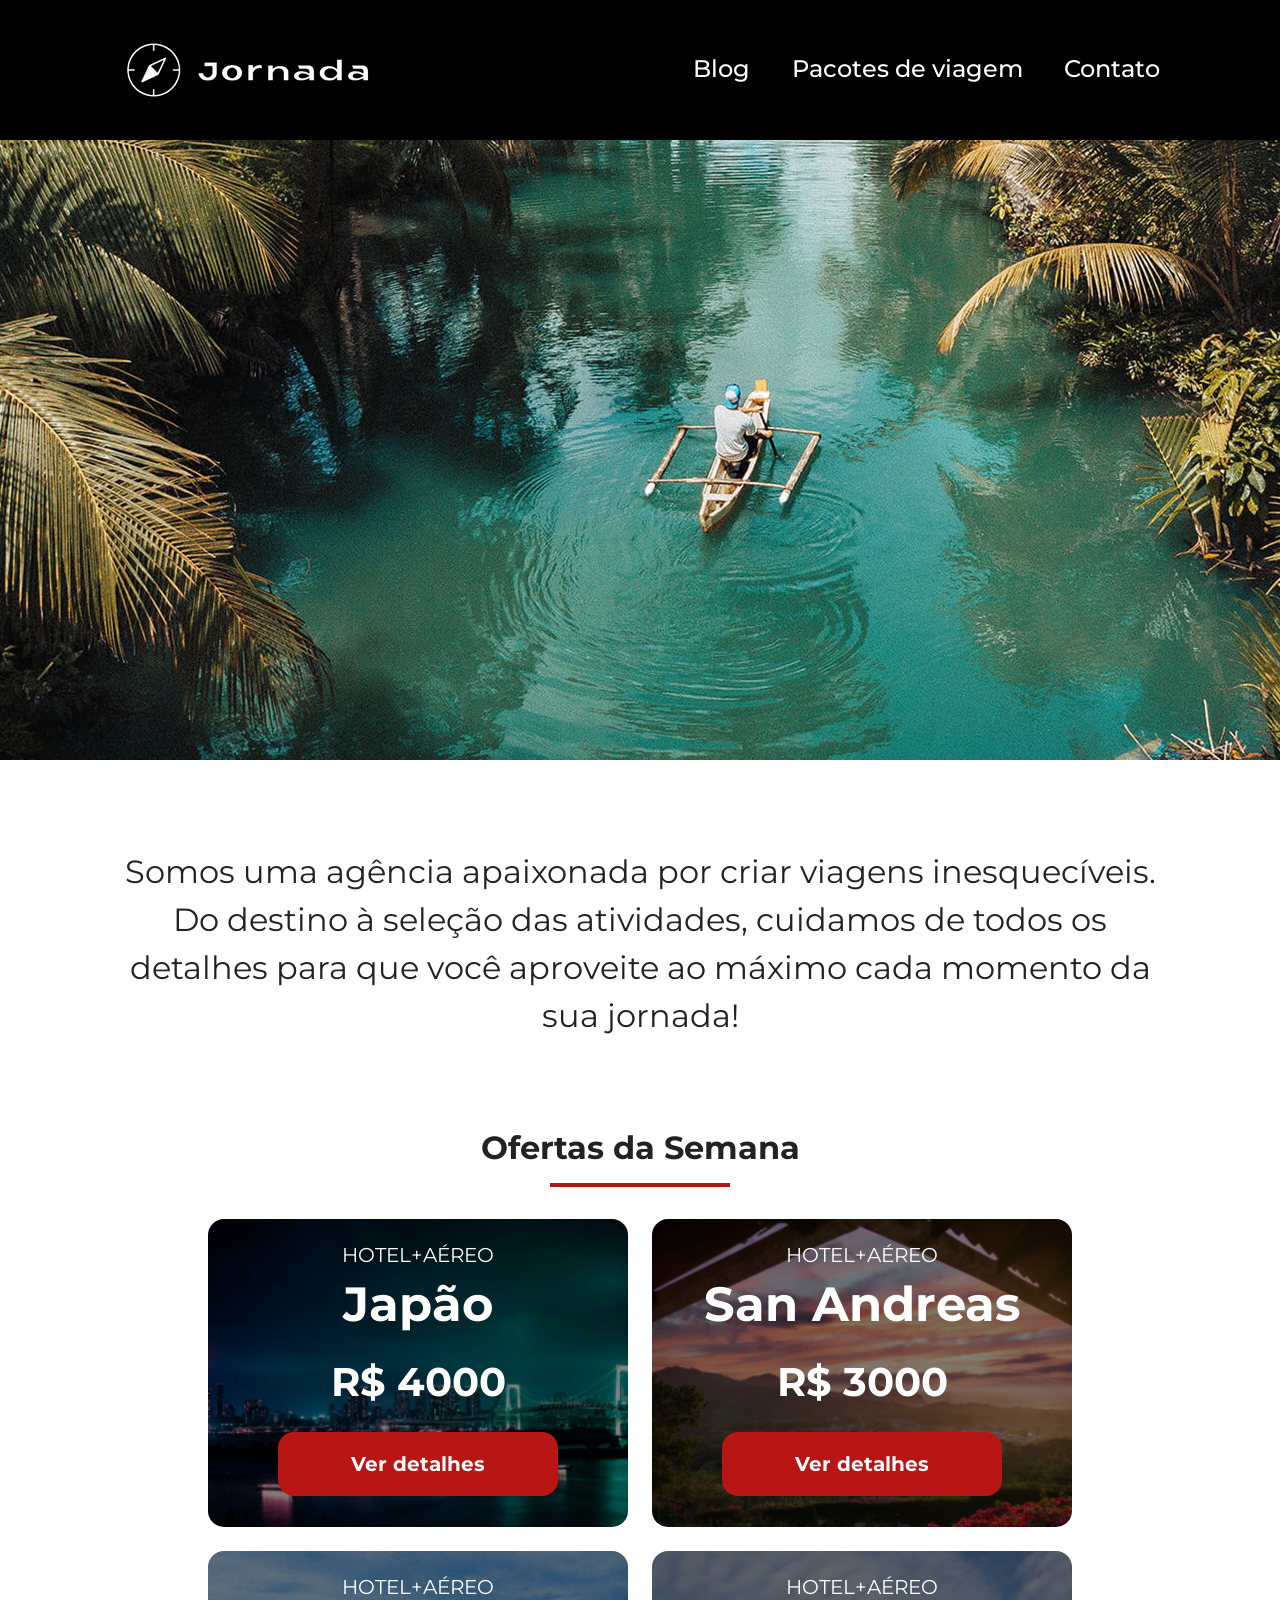
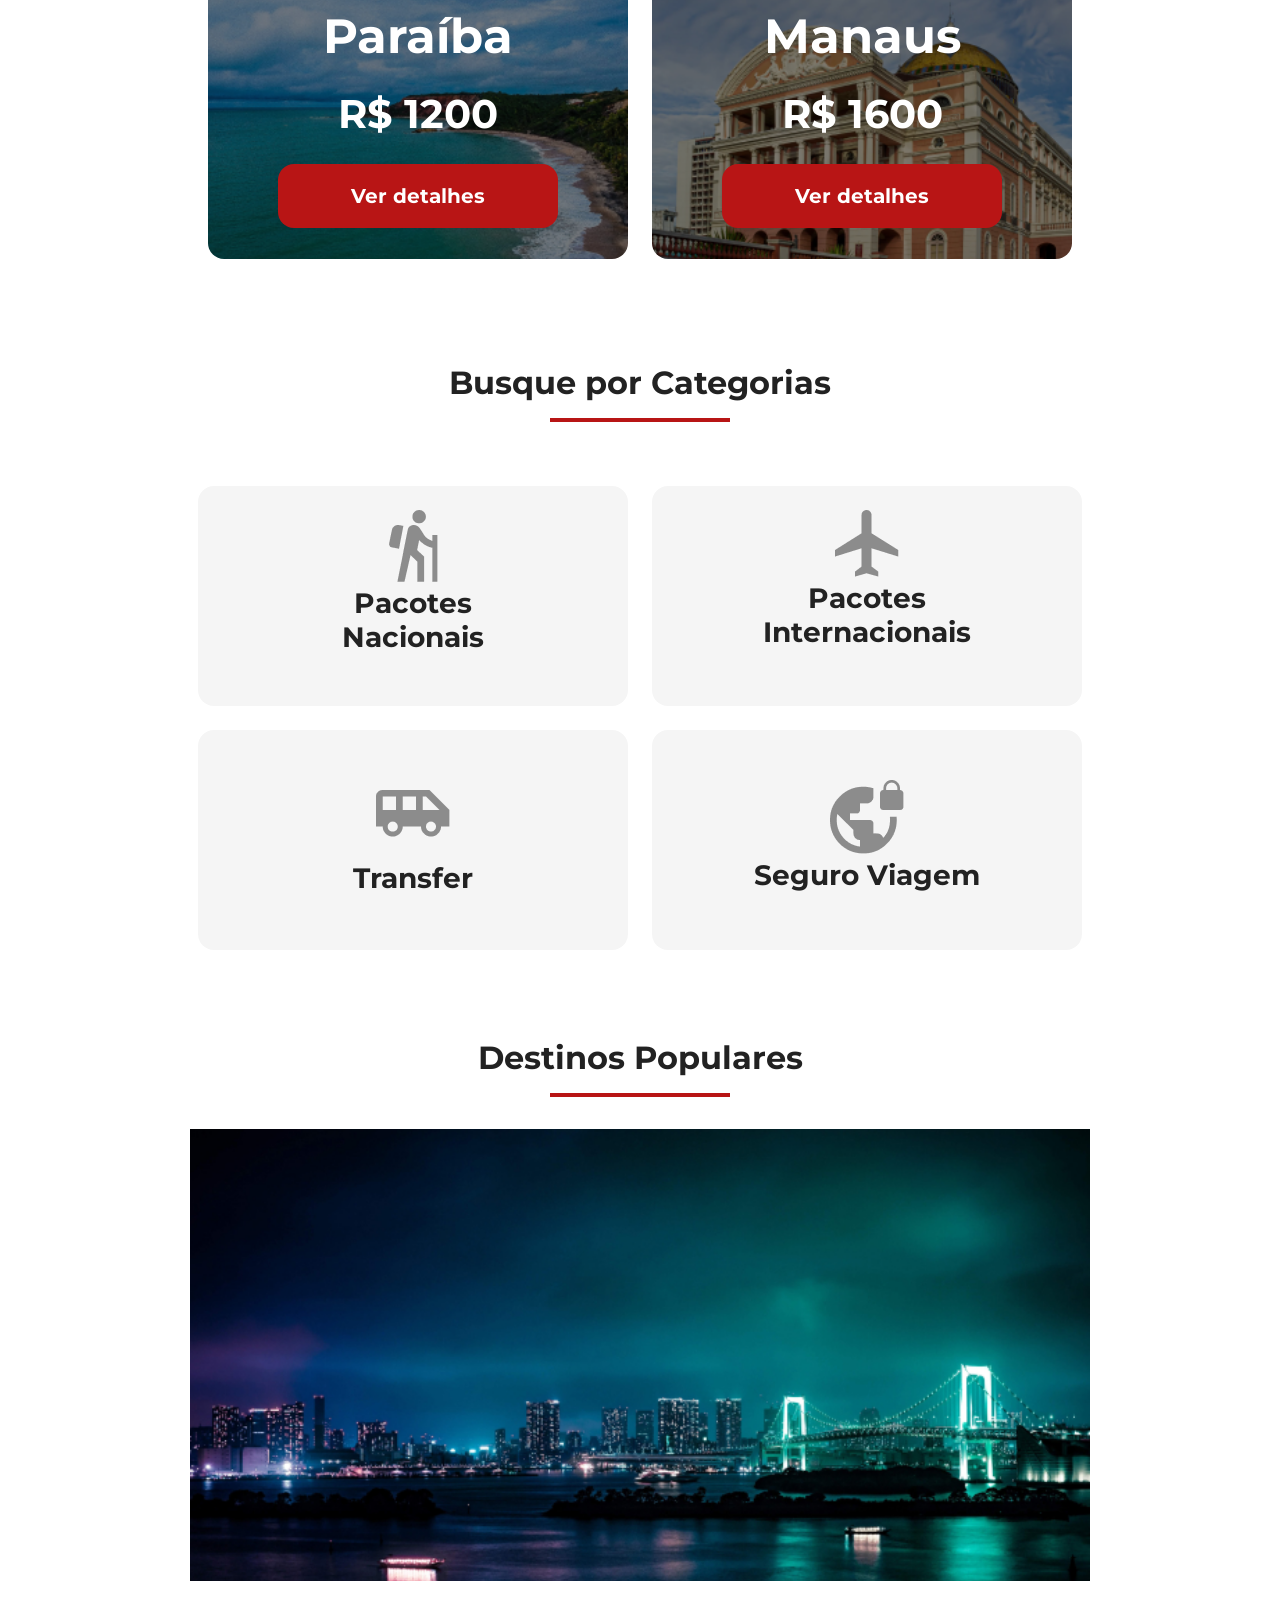
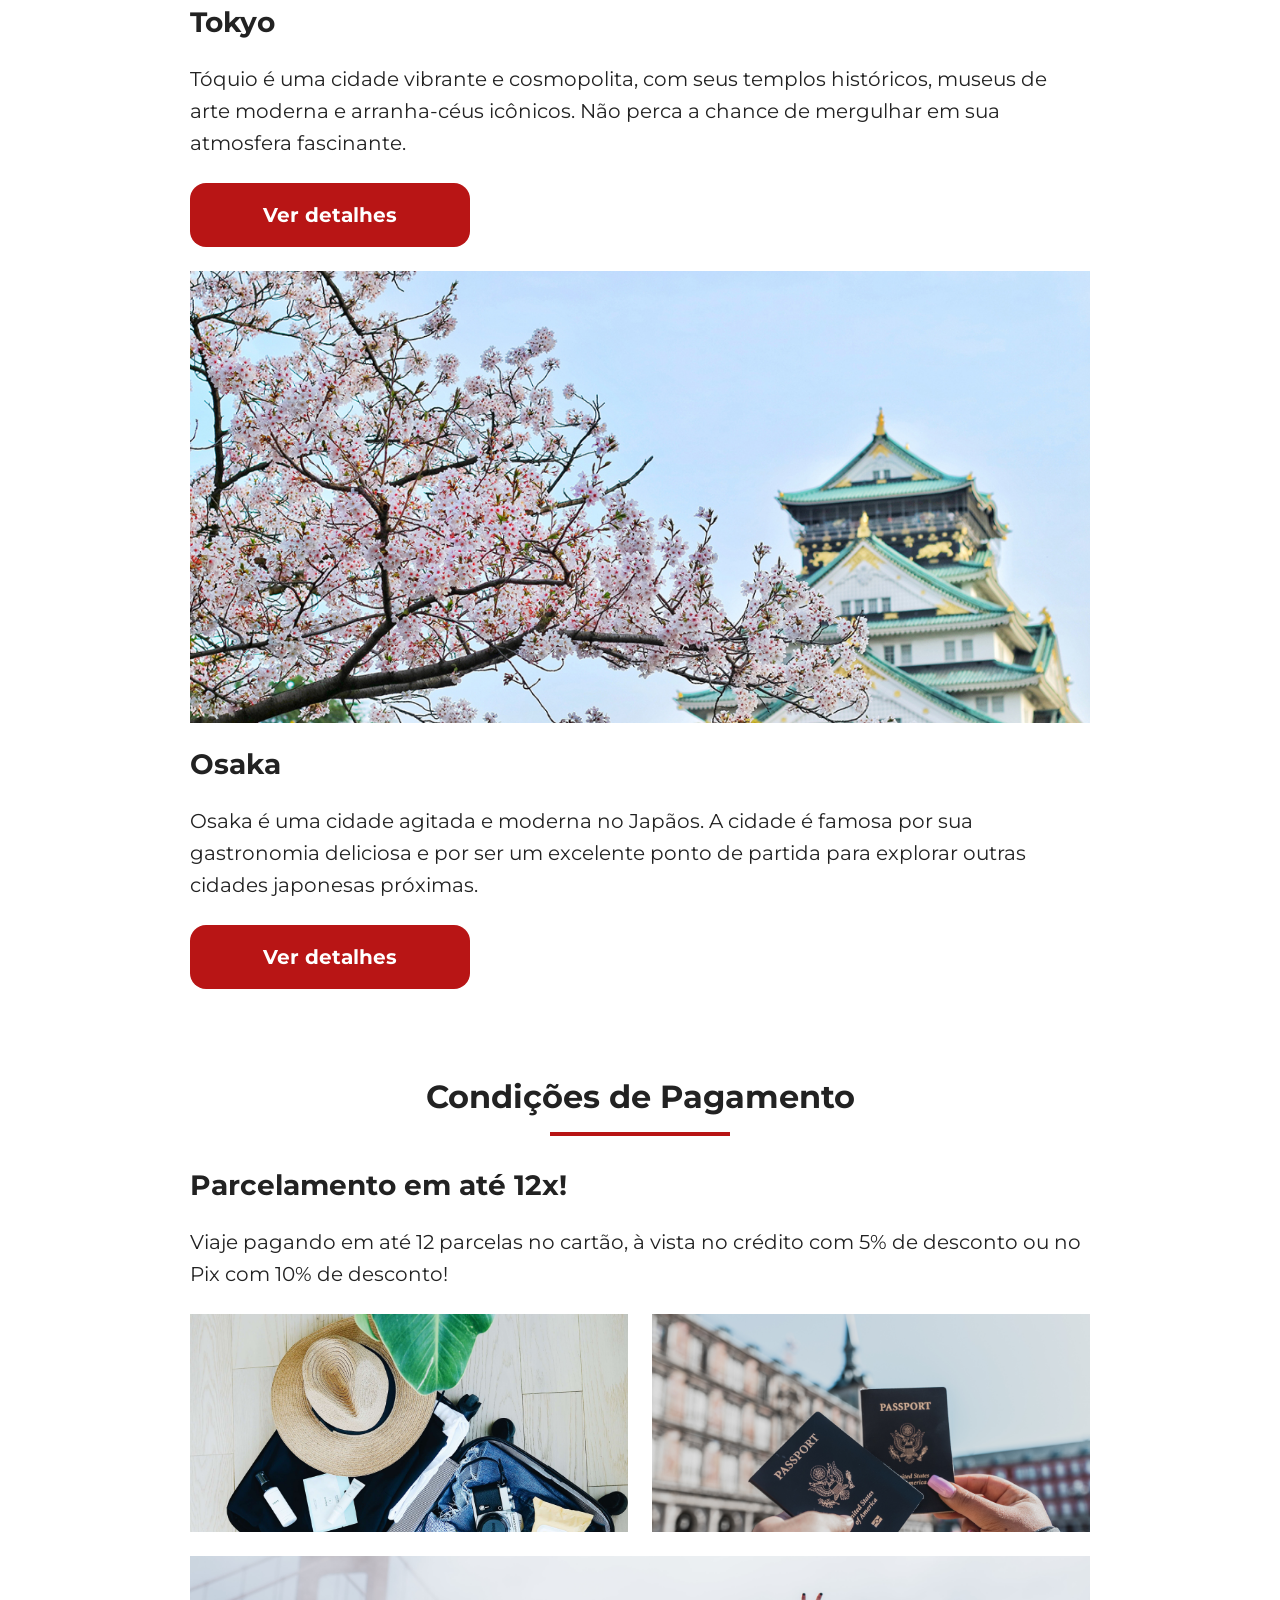
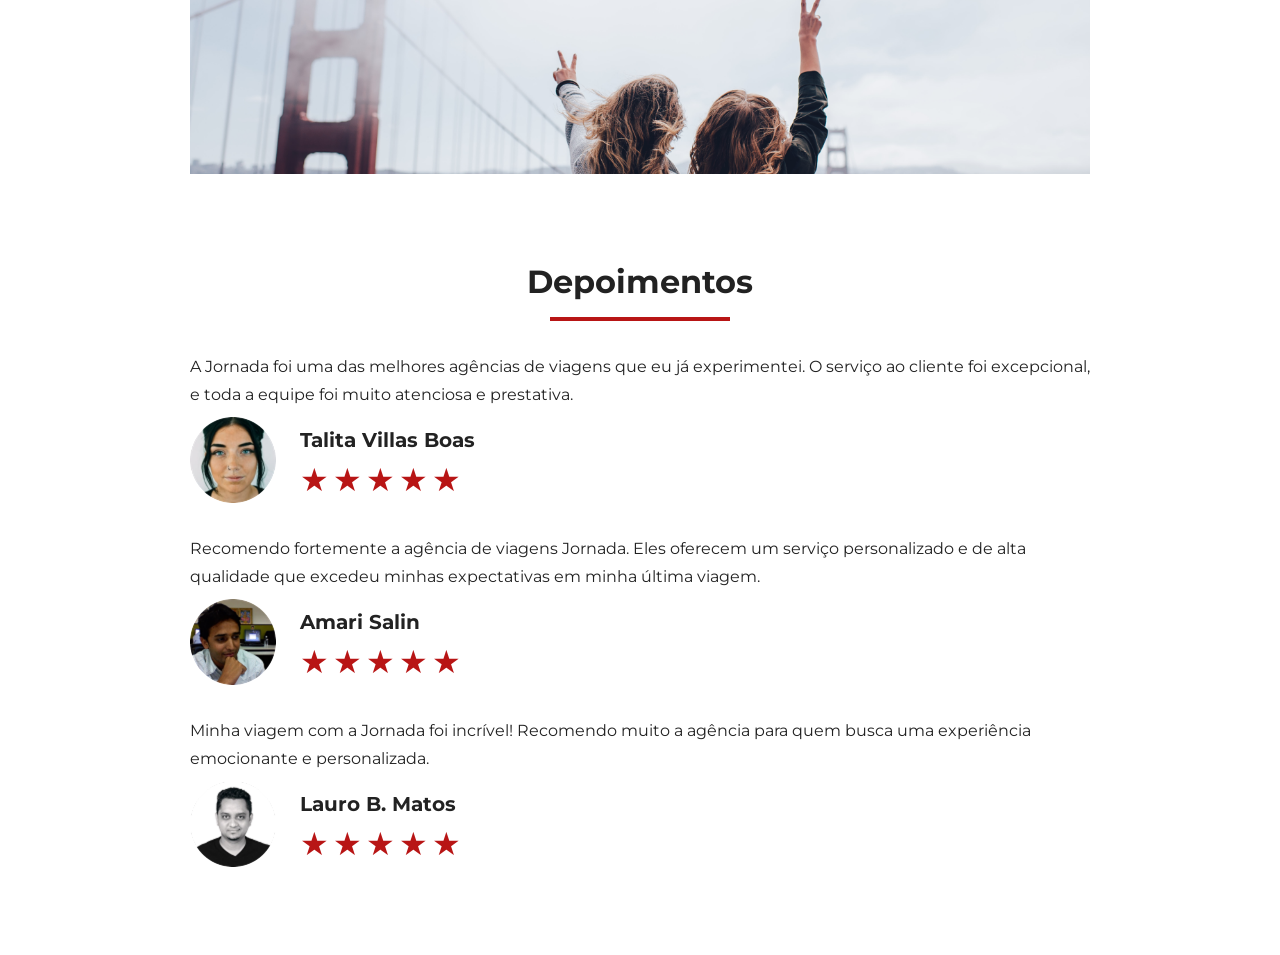
==== index.html @ b8fb5d3b "Adiciona estilos de mobile" ====
<!doctype html>
<html lang="pt-br">
  <head>
    <meta charset="UTF-8" />
    <meta name="viewport" content="width=device-width, initial-scale=1.0" />
    <link rel="stylesheet" href="./css/style.css" />
    <title>Jornada Viagens</title>
  </head>
  <body>
    <header class="main-header">
      <a class="logo" href="index.html" title="Voltar para a página inicial">
        <img
         class="img-mobile" 
         src="img/bussola-jornada-branca.png" 
         alt="Bussola do logo Jornada Viagens na cor branca">

        <img 
        class="img-desktop" 
        src="img/bussola-texto-jornada-branco.png" 
        alt="Logo Jornada Viagens na cor branca">

      </a>
      <div class="navigation-menu">   
        <label for="menu"> <img src="img/menu.png" alt="menu"></label>
        <input type="checkbox" id="menu" hidden>
      <nav>
        <ul class="list-links">
          <li>
            <a href="blog.html" target="_blank" title="Acessar Blog">Blog</a>
          </li>
          <li>
            <a href="pacotes.html" target="_blank" title="Acessar Pacotes de viagem">Pacotes de viagem</a>
          </li>
          <li>
            <a href="contato.html" target="_blank" title="Acessar Contato">Contato</a>
          </li>
        </ul>
      </nav>
      </div>
    
    </header>
    <section class="hero">
      <div class="hero-img"></div>
      <h2>
        Somos uma agência apaixonada por criar viagens inesquecíveis. Do destino à seleção das atividades, cuidamos de todos os detalhes para que você aproveite ao máximo cada momento da sua jornada!
      </h2>
    </section>
    <section class="offers">
      <div class="section-title">
        <h2>Ofertas da Semana</h2>
        <hr>
      </div>
      <div class="offers-cards">
        <article class="card japao">
          <header>
            <p>HOTEL+AÉREO</p>
            <h3>Japão <br> <span>R$ 4000</span>
            </h3>
          </header>
          <footer>
            <a href="#" class="button">Ver detalhes</a>
          </footer>
        </article>
         <article class="card san-andreas">
          <header>
            <p>HOTEL+AÉREO</p>
            <h3>San Andreas <br> <span>R$ 3000</span>
            </h3>
          </header>
          <footer>
            <a href="#" class="button">Ver detalhes</a>
          </footer>
        </article>
         <article class="card paraiba">
          <header>
            <p>HOTEL+AÉREO</p>
            <h3>Paraíba <br> <span>R$ 1200</span>
            </h3>
          </header>
          <footer>
            <a href="#" class="button">Ver detalhes</a>
          </footer>
        </article>
         <article class="card manaus">
          <header>
            <p>HOTEL+AÉREO</p>
            <h3>Manaus <br> <span>R$ 1600</span>
            </h3>
          </header>
          <footer>
            <a href="#" class="button">Ver detalhes</a>
          </footer>
        </article>
      </div>
    </section>
     <section class="categories">
      <div class="section-title">
        <h2>Busque por Categorias</h2>
        <hr>
      </div>
         <div class="categories-cards">
        <a class="card"
        href="#"
        target="_blank"
        title="Busque pela categoria Pacotes Nacionais">
        <img src="img/icone-caminhada.png"
        alt="ícone cinza representando uma pessoa fazendo tracking">
        <h3 class="content-title">
          Pacotes <br>
          Nacionais
        </h3>
      </a>
      <a class="card"
        href="#"
        target="_blank"
        title="Busque pela categoria Pacotes Irtenacionais">
        <img src="img/icone-aviao.png"
        alt="ícone cinza representando um avião">
        <h3 class="content-title">
          Pacotes <br>
          Internacionais
        </h3>
      </a>
      <a class="card single-line transfer"
        href="#"
        target="_blank"
        title="Busque pela categoria Transfer">
        <img src="img/icone-transfer.png"
        alt="ícone cinza representando um transfer">
        <h3 class="content-title">
          Transfer
        </h3>
      </a>
      <a class="card single-line"
        href="#"
        target="_blank"
        title="Busque pela categoria Seguro Viagem">
        <img src="img/icone-mundo.png"
        alt="ícone cinza representando um mundo">
        <h3 class="content-title">
          Seguro
          Viagem
        </h3>
      </a>
      </div>
      </div>
    </section> 
    <section class="destinations">
      <div class="section-title">
        <h2>Destinos Populares</h2>
        <hr/>
      </div>
      <div class="destination-items">
        <article class="item tokyo">
          <header>
            <div class="img-item"></div>
            <h3 class="content-title">Tokyo</h3>
          </header>
          <p class="content-text">
            Tóquio é uma cidade vibrante e cosmopolita, com seus templos
            históricos, museus de arte moderna e arranha-céus icônicos. Não
            perca a chance de mergulhar em sua atmosfera fascinante.
          </p>
          <footer>
            <a
              href="#"
              class="button"
              target="_blank"
              title="Veja mais detalhes do destino Tokyo"
              >Ver detalhes
            </a>
          </footer>
        </article>
        <article class="item osaka">
          <header>
            <div class="img-item"></div>
            <h3 class="content-title">Osaka</h3>
          </header>
          <p class="content-text">
            Osaka é uma cidade agitada e moderna no Japãos. A cidade é famosa
            por sua gastronomia deliciosa e por ser um excelente ponto de
            partida para explorar outras cidades japonesas próximas.
          </p>
          <footer>
            <a
              href="#"
              class="button"
              target="_blank"
              title="Veja mais detalhes do destino Osaka"
              >Ver detalhes
            </a>
          </footer>
        </article>
      </div>
    </section>
    <section class="payments">
      <div class="section-title">
        <h2>Condições de Pagamento</h2>
        <hr>
      </div>
      <div class="content-container">
         <div class="text-content">
        <h3 class="content-title">Parcelamento em até 12x!</h3>
        <p class="content-text">Viaje pagando em até 12 parcelas no cartão, à vista no crédito com 5% de desconto ou no Pix com 10% de desconto! </p>
      </div>
      <div class="image-gallery">
        <div class="image first"></div>
        <div class="image second"></div>
        <div class="image thirdy colspan-2"></div>
      </div>
      </div>
     
    </section>
    <section class="testimonials">
      <div class="section-title">
        <h2>Depoimentos</h2>
        <hr/>
      </div>
      <div class="testimonials-container">
        <article>
          <header>
            <p>A Jornada foi uma das melhores agências de viagens que eu já experimentei. O serviço ao cliente foi excepcional, e toda a equipe foi muito atenciosa e prestativa.</p>
          </header>
          <footer>
            <img src="img/avatar-talita.png" alt="Imagem de perfil da cliente Talita Villas Boas">
            <div class="profile-content">
              <h4>Talita Villas Boas</h4>
              <div class="rating">
                <span class="star">★</span>
                <span class="star">★</span>
                <span class="star">★</span>
                <span class="star">★</span>
                <span class="star">★</span>
              </div>
            </div>
          </footer>
        </article>
        <article>
          <header>
            <p>Recomendo fortemente a agência de viagens Jornada. Eles oferecem um serviço personalizado e de alta qualidade que excedeu minhas expectativas em minha última viagem.</p>
          </header>
          <footer>
            <img src="img/avatar-amari.png" alt="Imagem de perfil da cliente Amari Salin">
            <div class="profile-content">
              <h4>Amari Salin</h4>
              <div class="rating">
                <span class="star">★</span>
                <span class="star">★</span>
                <span class="star">★</span>
                <span class="star">★</span>
                <span class="star">★</span>
              </div>
            </div>
          </footer>
        </article>
        <article>
          <header>
            <p>Minha viagem com a Jornada foi incrível! Recomendo muito a agência para quem busca uma experiência emocionante e personalizada.</p>
          </header>
          <footer>
            <img src="img/avatar-lauro.png" alt="Imagem de perfil da cliente Lauro B. Matos">
            <div class="profile-content">
              <h4>Lauro B. Matos</h4>
              <div class="rating">
                <span class="star">★</span>
                <span class="star">★</span>
                <span class="star">★</span>
                <span class="star">★</span>
                <span class="star">★</span>
              </div>
            </div>
          </footer>
        </article>
      </div>
    </section>
  </body>
</html>
---- css/style.css ----
@import url(global.css);
@import url(header.css);
@import url(hero.css);
@import url(offers.css);
@import url(categories.css);
@import url(destinations.css);
@import url(payments.css);
@import url(testimonial.css);
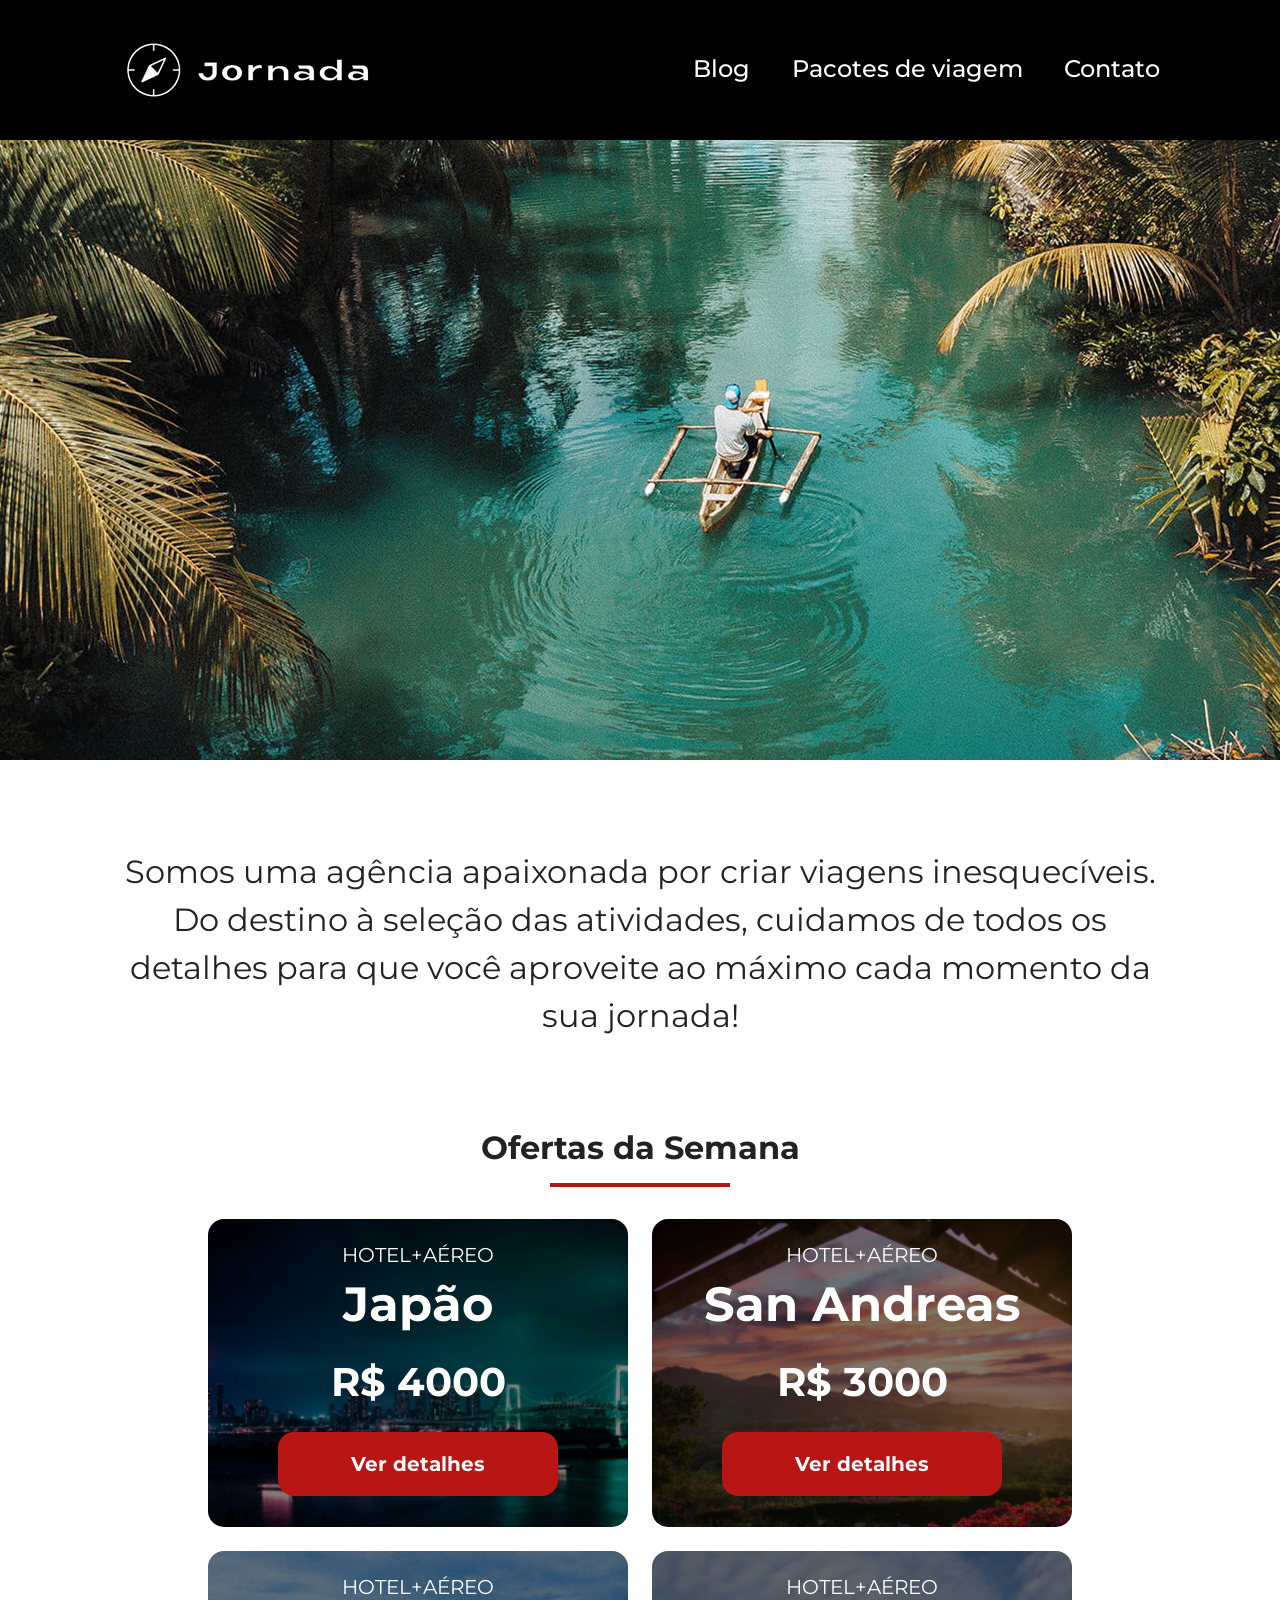
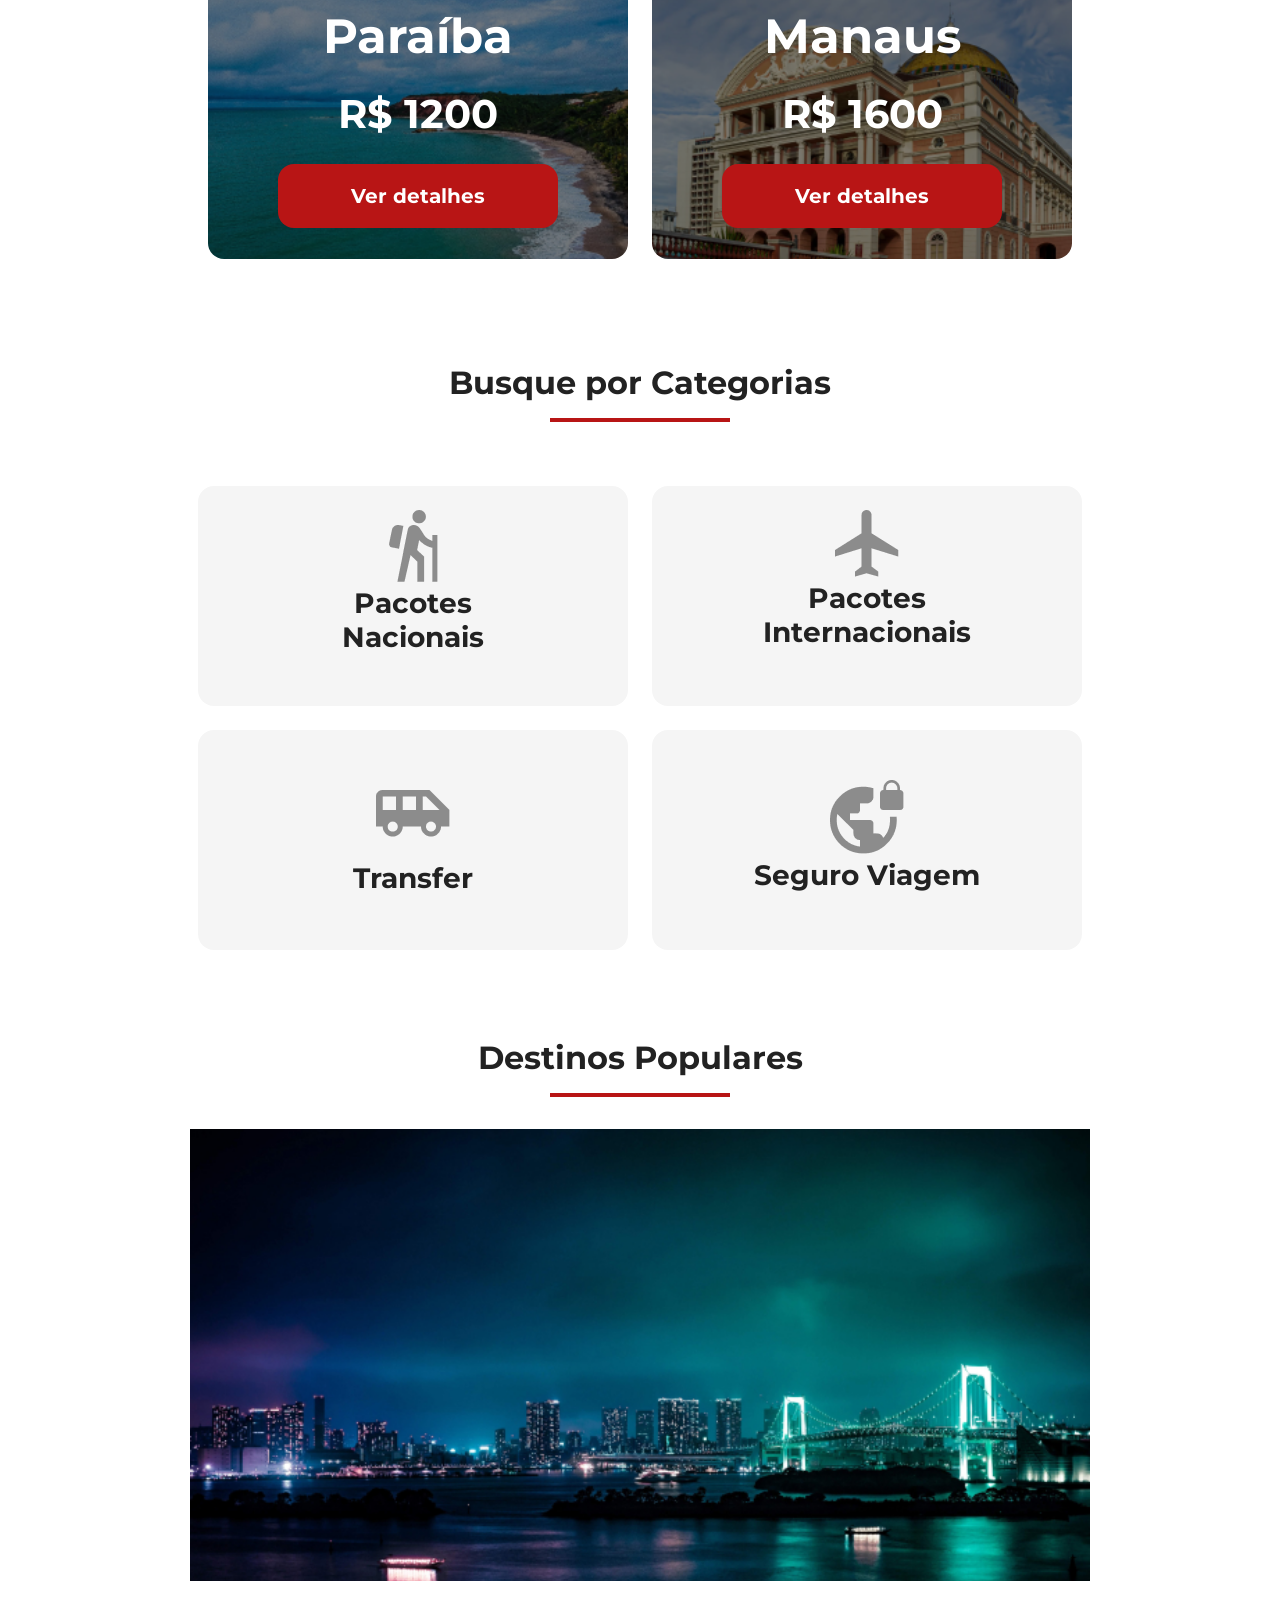
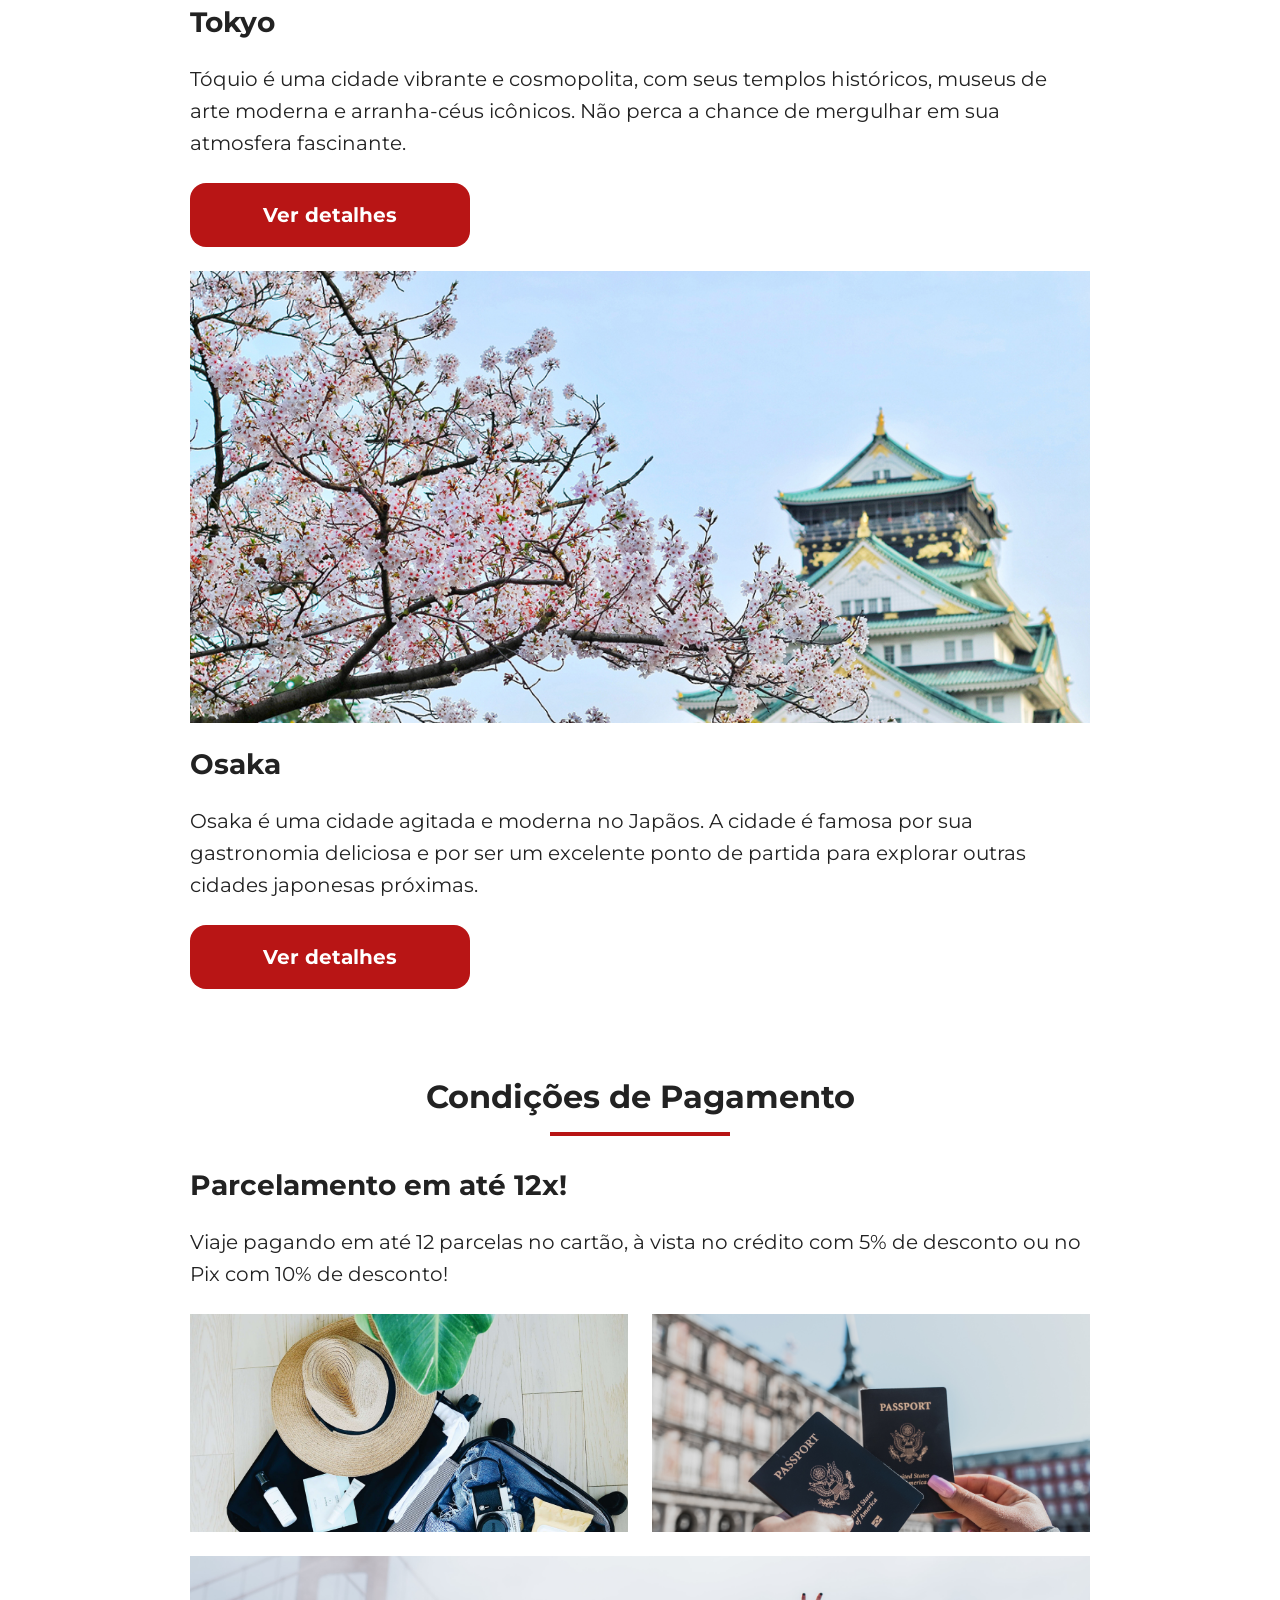
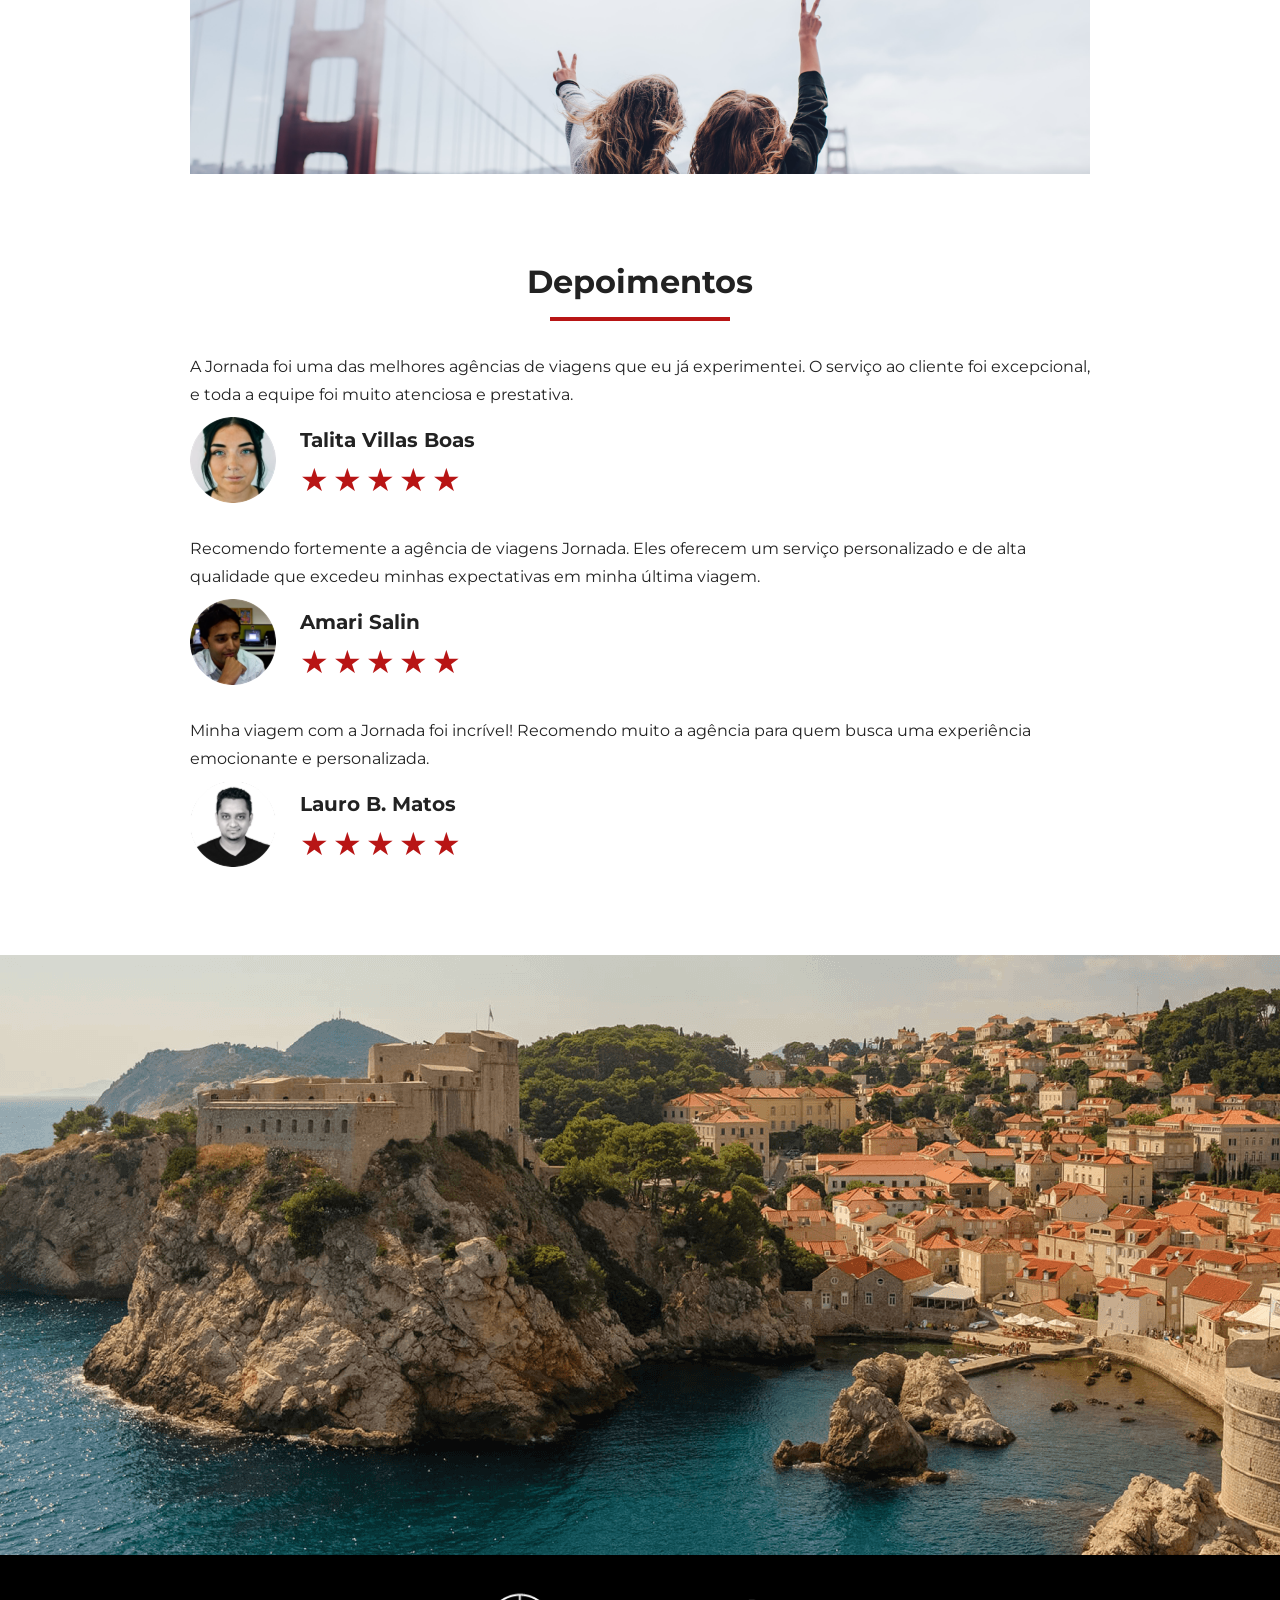
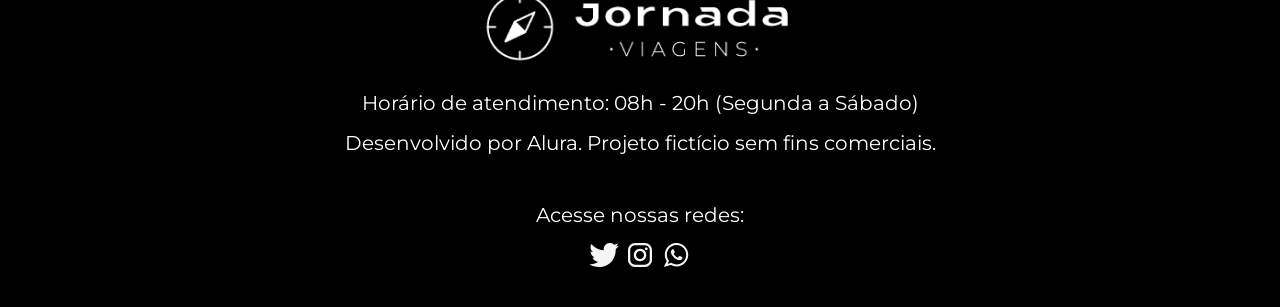
==== commit 882ecae7: "Adiciona footer e melhorias de acessibilidade" ====
--- a/index.html
+++ b/index.html
@@ -224,7 +224,7 @@
           <footer>
             <img src="img/avatar-talita.png" alt="Imagem de perfil da cliente Talita Villas Boas">
             <div class="profile-content">
-              <h4>Talita Villas Boas</h4>
+              <h3>Talita Villas Boas</h3>
               <div class="rating">
                 <span class="star">★</span>
                 <span class="star">★</span>
@@ -242,7 +242,7 @@
           <footer>
             <img src="img/avatar-amari.png" alt="Imagem de perfil da cliente Amari Salin">
             <div class="profile-content">
-              <h4>Amari Salin</h4>
+              <h3>Amari Salin</h3>
               <div class="rating">
                 <span class="star">★</span>
                 <span class="star">★</span>
@@ -260,7 +260,7 @@
           <footer>
             <img src="img/avatar-lauro.png" alt="Imagem de perfil da cliente Lauro B. Matos">
             <div class="profile-content">
-              <h4>Lauro B. Matos</h4>
+              <h3>Lauro B. Matos</h3>
               <div class="rating">
                 <span class="star">★</span>
                 <span class="star">★</span>
@@ -273,5 +273,39 @@
         </article>
       </div>
     </section>
+    <section class="bottom-hero">
+      <div class="hero-img"></div>
+    </section>
+    <footer class="main-footer">
+      <div class="footer-content">
+        <img src="img/logo-footer.png" alt="logo completo Jornada Viagens" />
+        <p>Horário de atendimento: 08h - 20h (Segunda a Sábado)</p>
+        <p>Desenvolvido por Alura. Projeto fictício sem fins comerciais.</p>
+      </div>
+      <div class="footer-social">
+        <p>Acesse nossas redes:</p>
+
+        <a href="#" target="_blank" title="Acesse o Twitter do Jornada Viagens"
+          ><img
+            src="img/icone-twitter.svg"
+            alt="icone do Twitter na cor branca"
+        /></a>
+
+        <a
+          href="#"
+          target="_blank"
+          title="Acesse o Instagram do Jornada Viagens"
+          ><img
+            src="img/icone-instagram.svg"
+            alt="icone do Instagram na cor branca"
+        /></a>
+
+        <a href="#" target="_blank" title="Entre em contato através do Whatsapp"
+          ><img
+            src="img/icone-whatsapp.svg"
+            alt="icone do Whatsapp na cor branca"
+        /></a>
+      </div>
+    </footer>
   </body>
 </html>
--- a/css/style.css
+++ b/css/style.css
@@ -6,3 +6,4 @@
 @import url(destinations.css);
 @import url(payments.css);
 @import url(testimonial.css);
+@import url(footer.css);
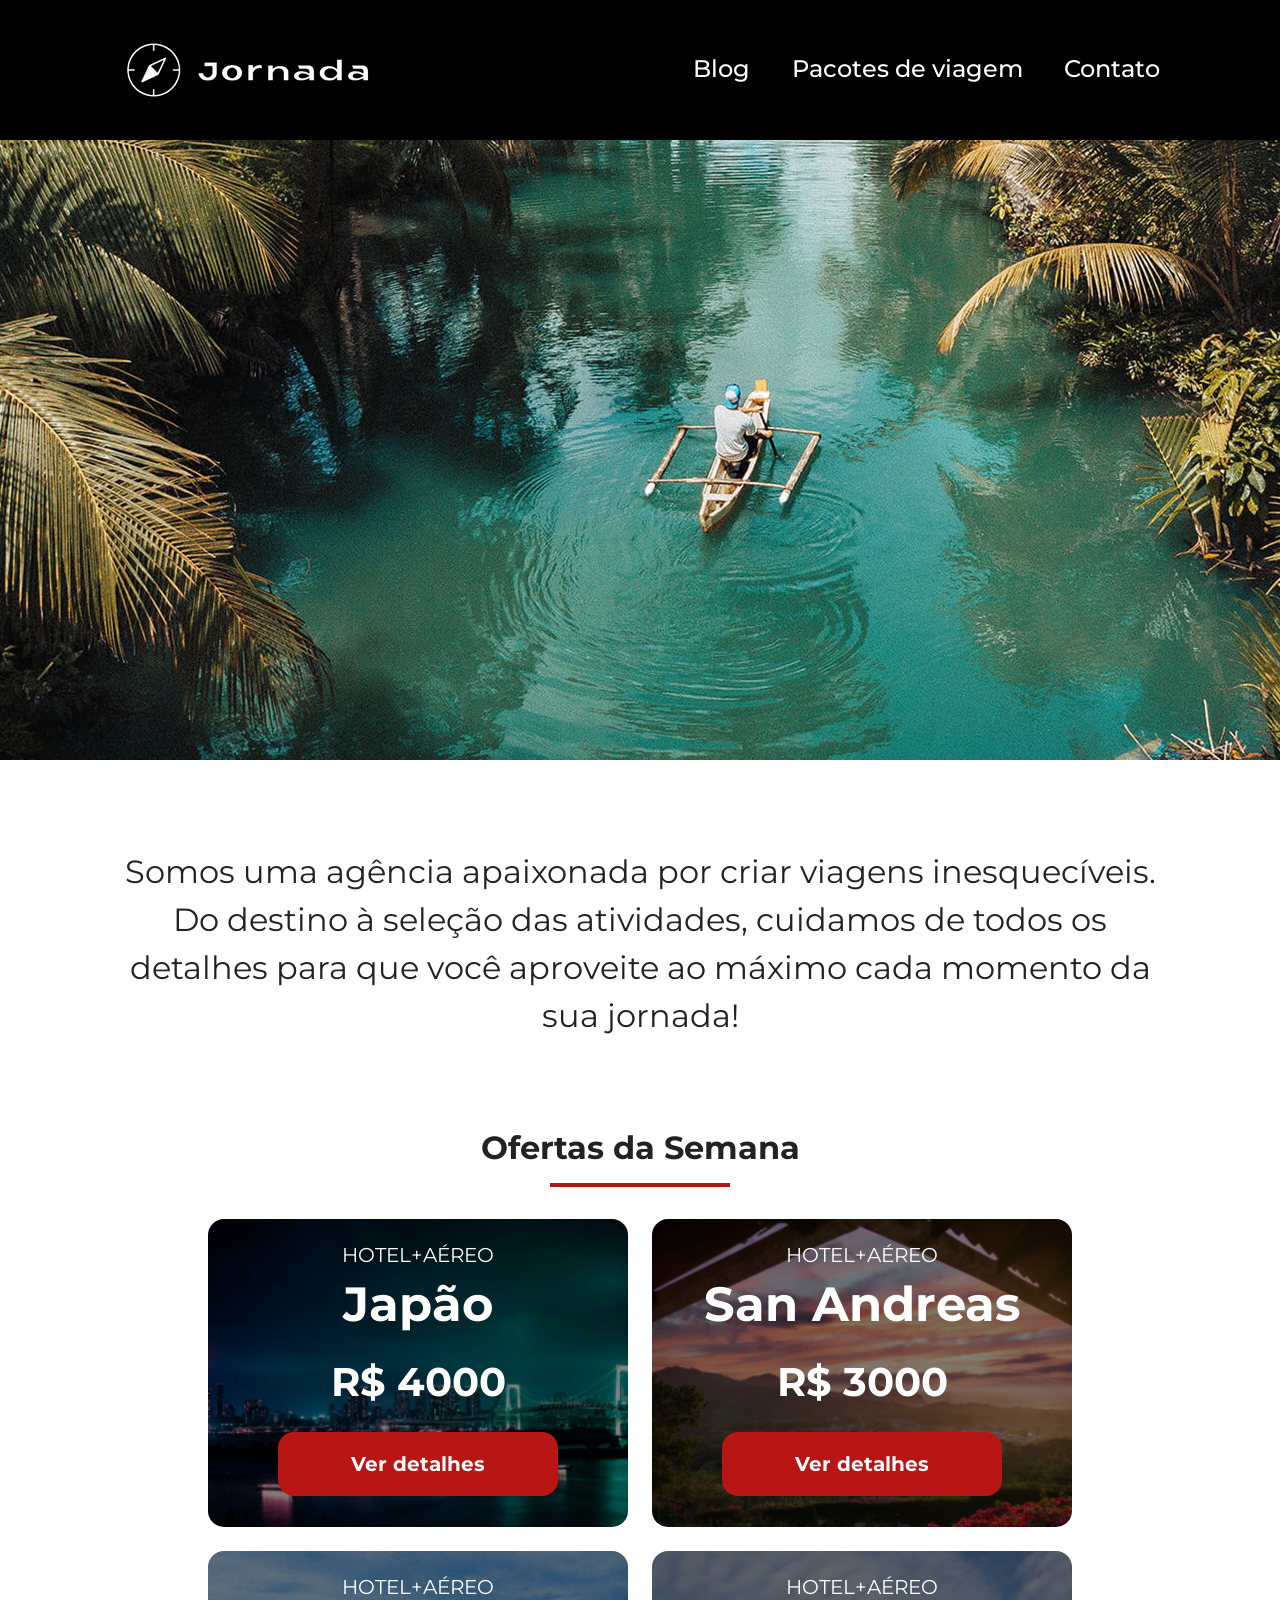
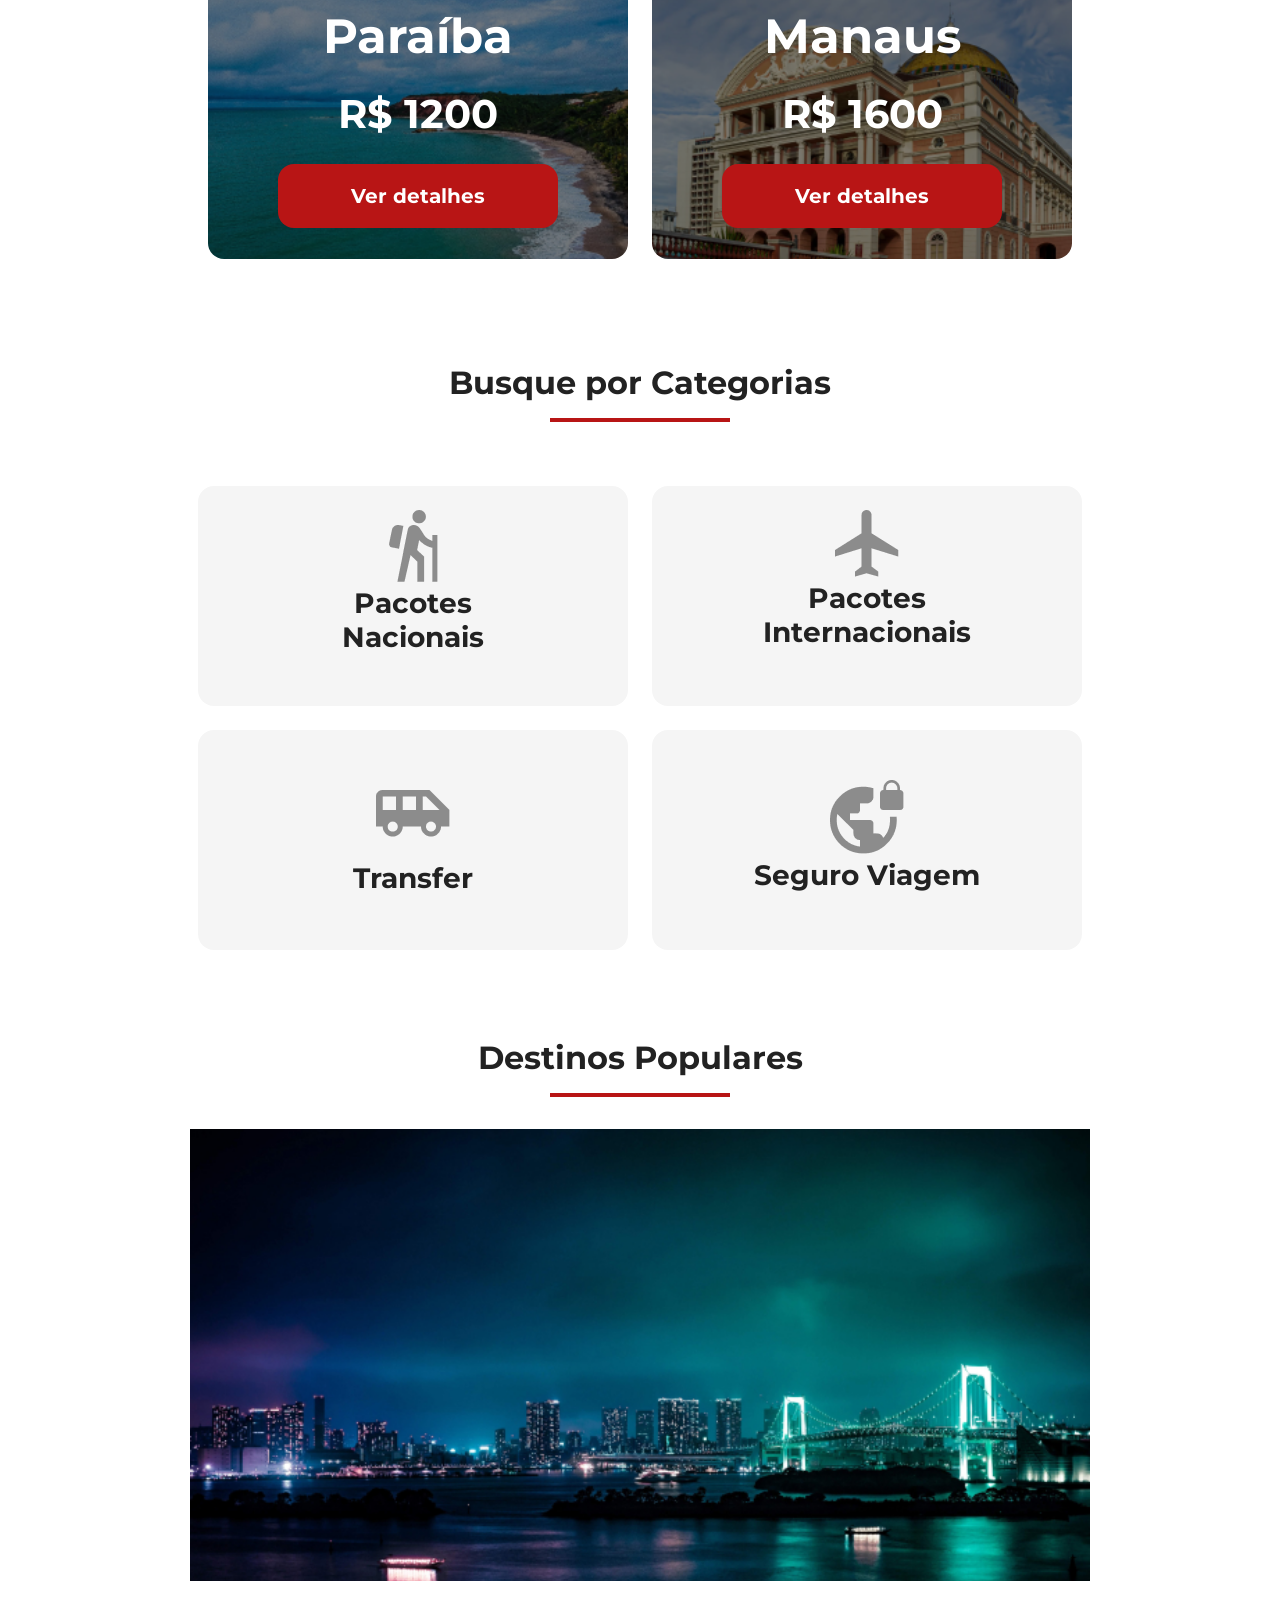
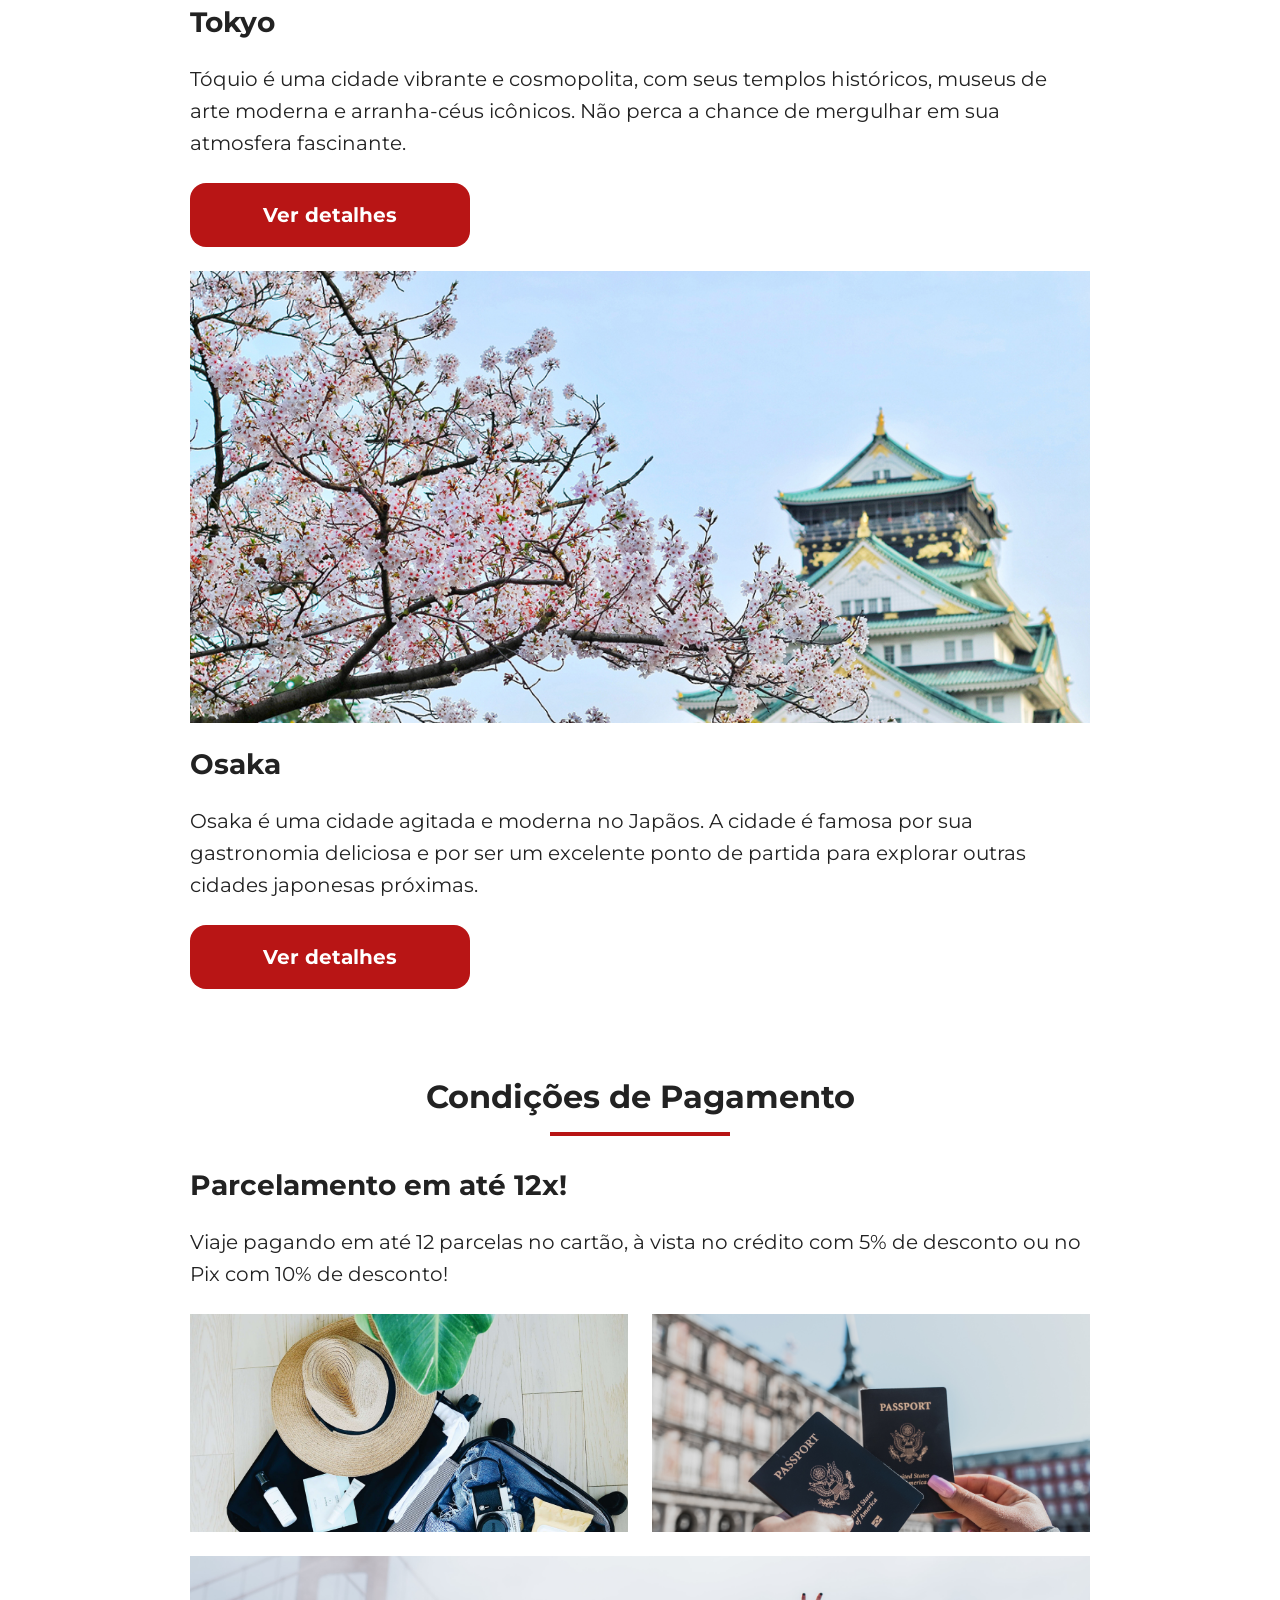
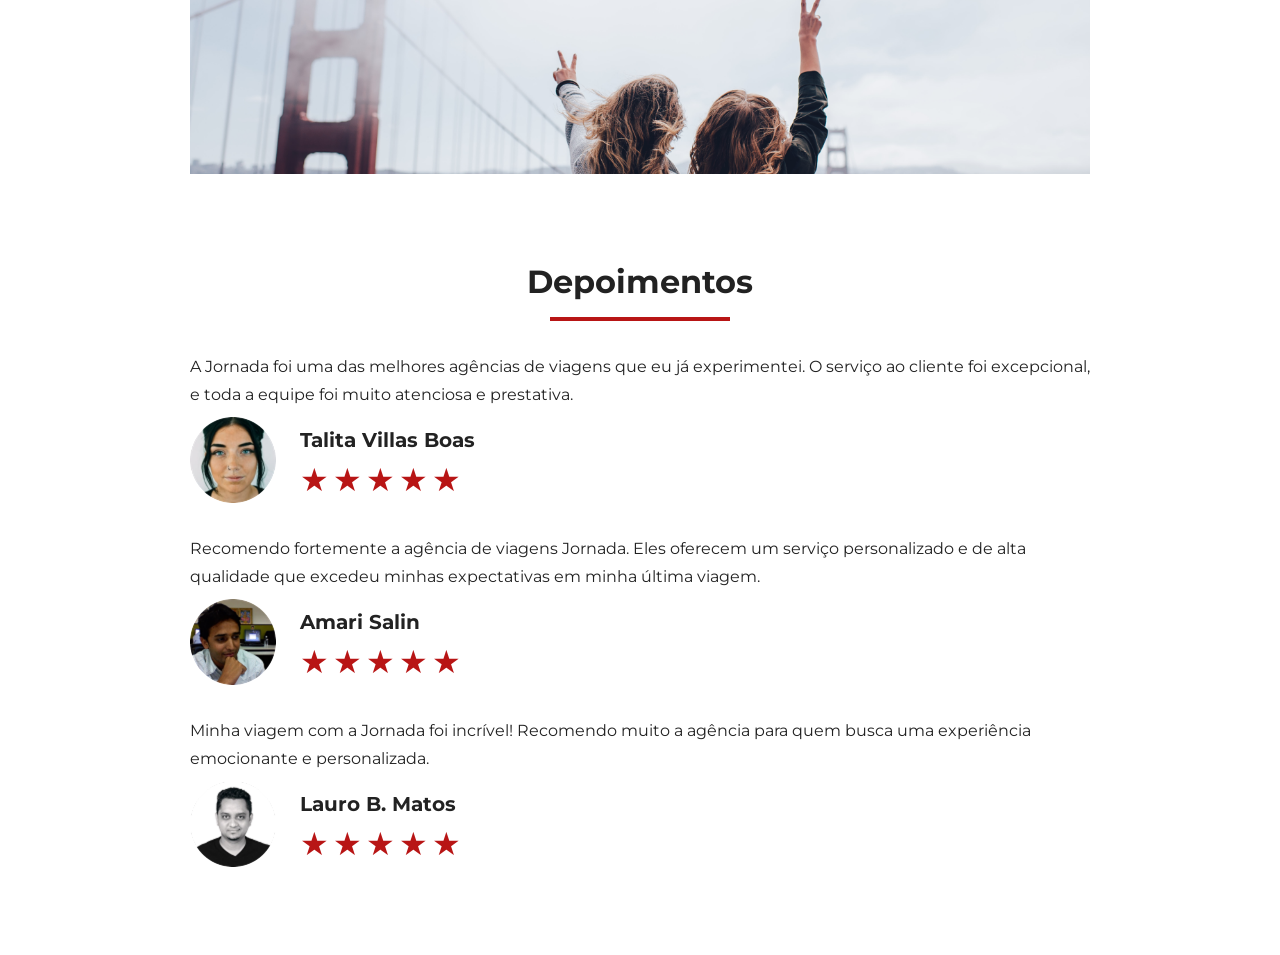
==== commit 507a7508: "Merge pull request #13 from giovannaizac/feat/testimonials Adiciona estilos de mobile" ====
--- a/index.html
+++ b/index.html
@@ -224,7 +224,7 @@
           <footer>
             <img src="img/avatar-talita.png" alt="Imagem de perfil da cliente Talita Villas Boas">
             <div class="profile-content">
-              <h3>Talita Villas Boas</h3>
+              <h4>Talita Villas Boas</h4>
               <div class="rating">
                 <span class="star">★</span>
                 <span class="star">★</span>
@@ -242,7 +242,7 @@
           <footer>
             <img src="img/avatar-amari.png" alt="Imagem de perfil da cliente Amari Salin">
             <div class="profile-content">
-              <h3>Amari Salin</h3>
+              <h4>Amari Salin</h4>
               <div class="rating">
                 <span class="star">★</span>
                 <span class="star">★</span>
@@ -260,7 +260,7 @@
           <footer>
             <img src="img/avatar-lauro.png" alt="Imagem de perfil da cliente Lauro B. Matos">
             <div class="profile-content">
-              <h3>Lauro B. Matos</h3>
+              <h4>Lauro B. Matos</h4>
               <div class="rating">
                 <span class="star">★</span>
                 <span class="star">★</span>
@@ -273,39 +273,5 @@
         </article>
       </div>
     </section>
-    <section class="bottom-hero">
-      <div class="hero-img"></div>
-    </section>
-    <footer class="main-footer">
-      <div class="footer-content">
-        <img src="img/logo-footer.png" alt="logo completo Jornada Viagens" />
-        <p>Horário de atendimento: 08h - 20h (Segunda a Sábado)</p>
-        <p>Desenvolvido por Alura. Projeto fictício sem fins comerciais.</p>
-      </div>
-      <div class="footer-social">
-        <p>Acesse nossas redes:</p>
-
-        <a href="#" target="_blank" title="Acesse o Twitter do Jornada Viagens"
-          ><img
-            src="img/icone-twitter.svg"
-            alt="icone do Twitter na cor branca"
-        /></a>
-
-        <a
-          href="#"
-          target="_blank"
-          title="Acesse o Instagram do Jornada Viagens"
-          ><img
-            src="img/icone-instagram.svg"
-            alt="icone do Instagram na cor branca"
-        /></a>
-
-        <a href="#" target="_blank" title="Entre em contato através do Whatsapp"
-          ><img
-            src="img/icone-whatsapp.svg"
-            alt="icone do Whatsapp na cor branca"
-        /></a>
-      </div>
-    </footer>
   </body>
 </html>
--- a/css/style.css
+++ b/css/style.css
@@ -6,4 +6,3 @@
 @import url(destinations.css);
 @import url(payments.css);
 @import url(testimonial.css);
-@import url(footer.css);
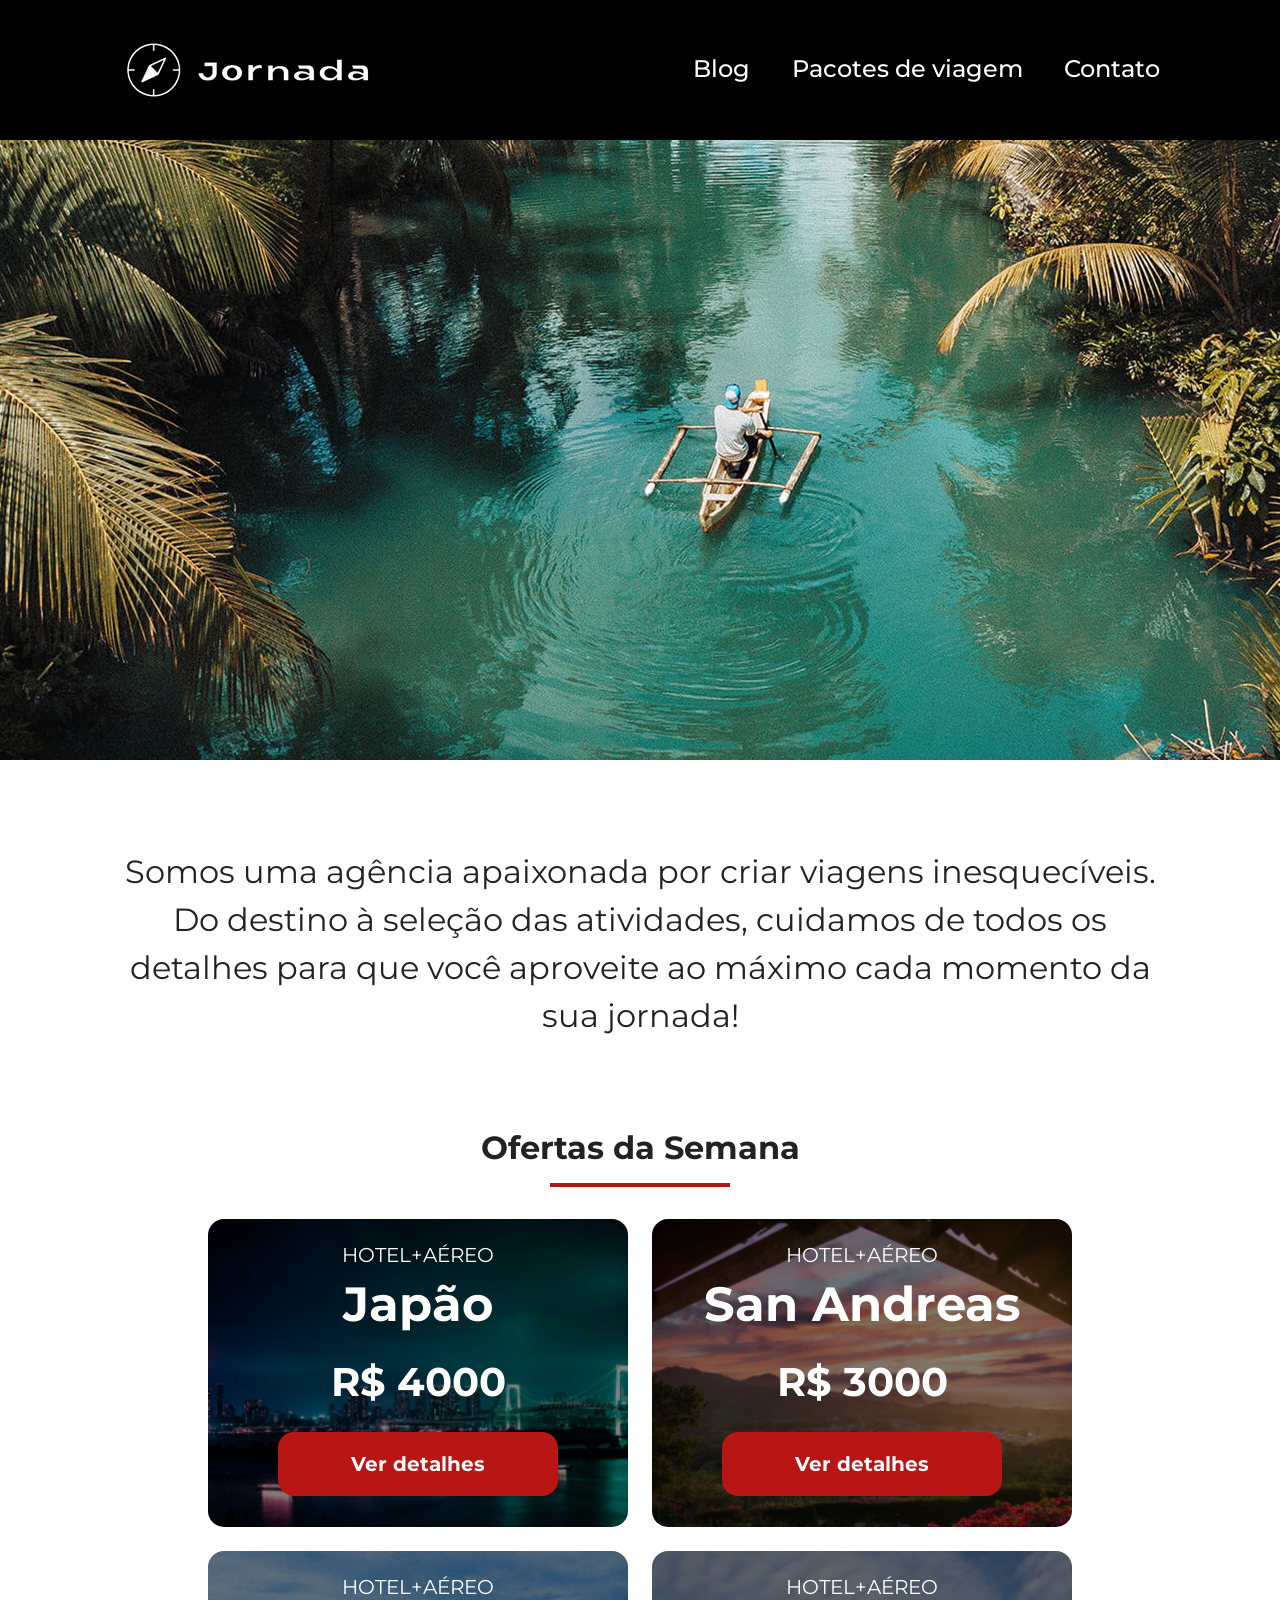
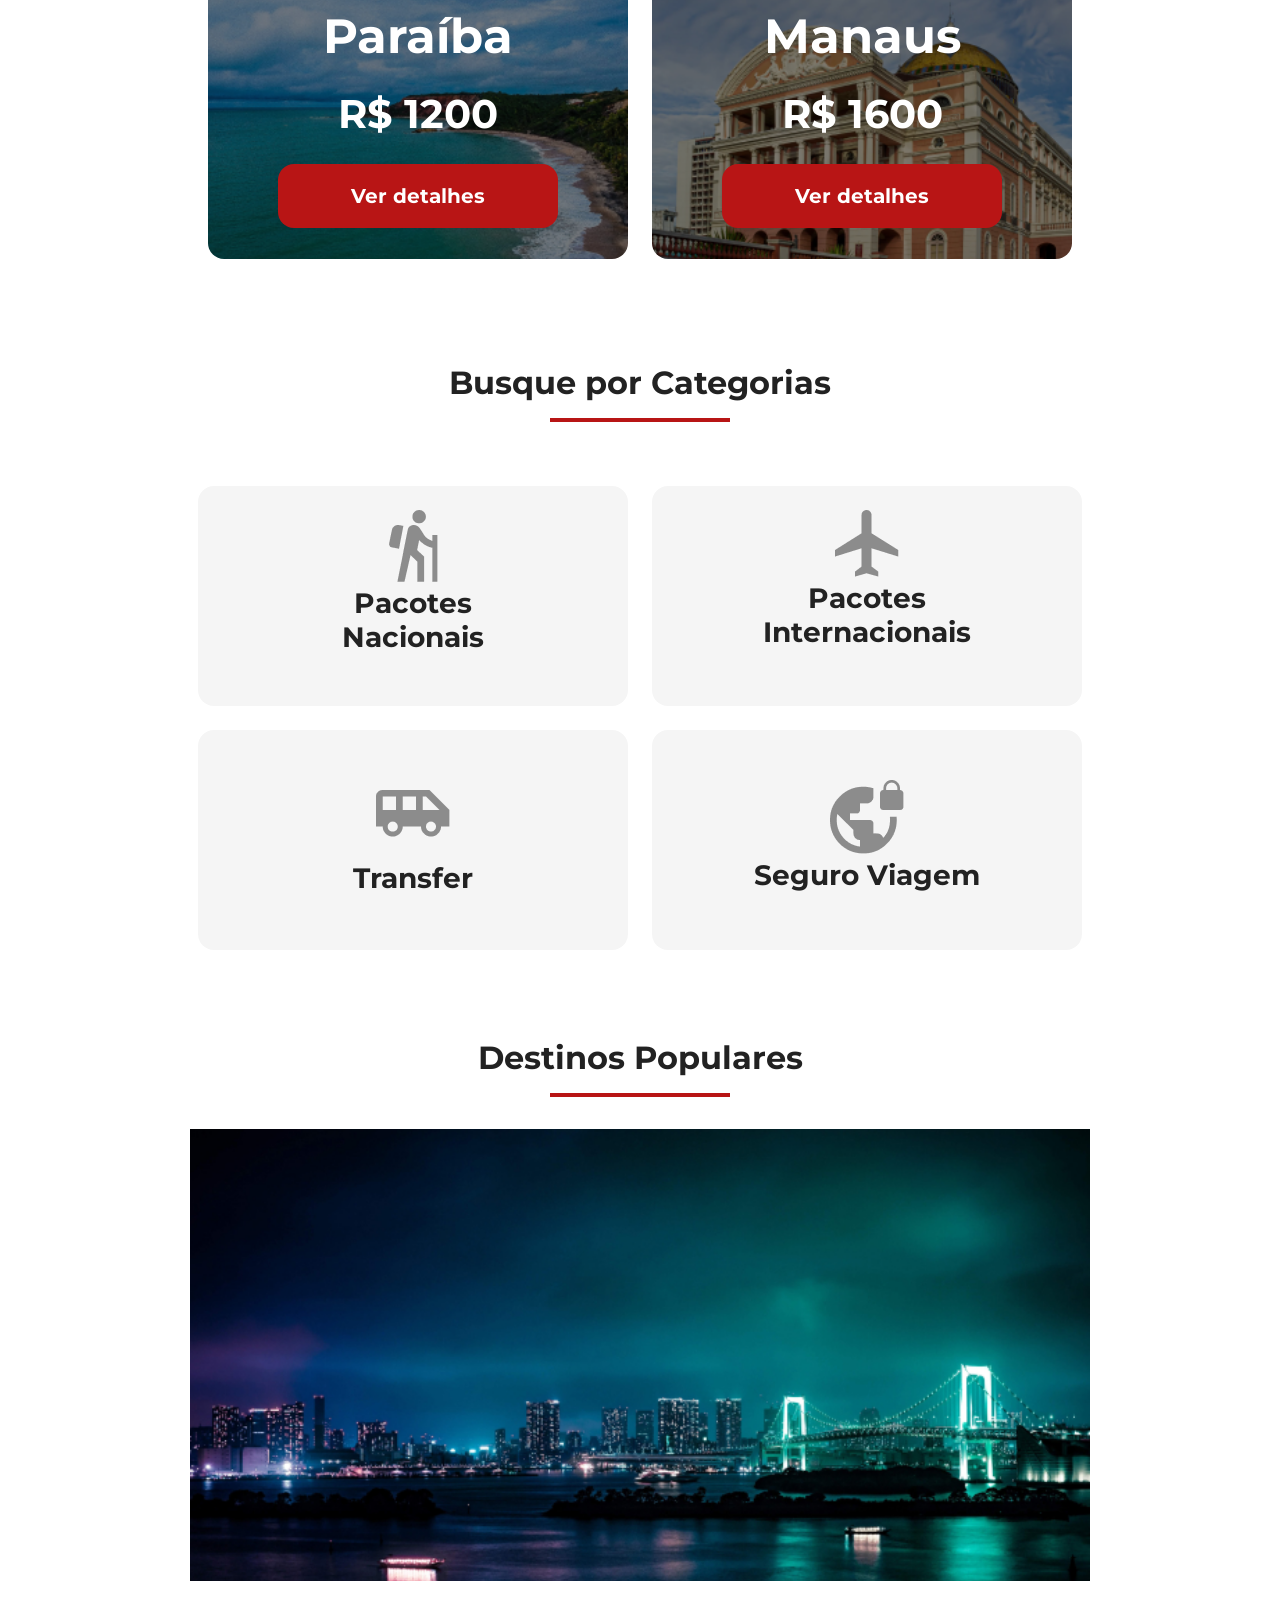
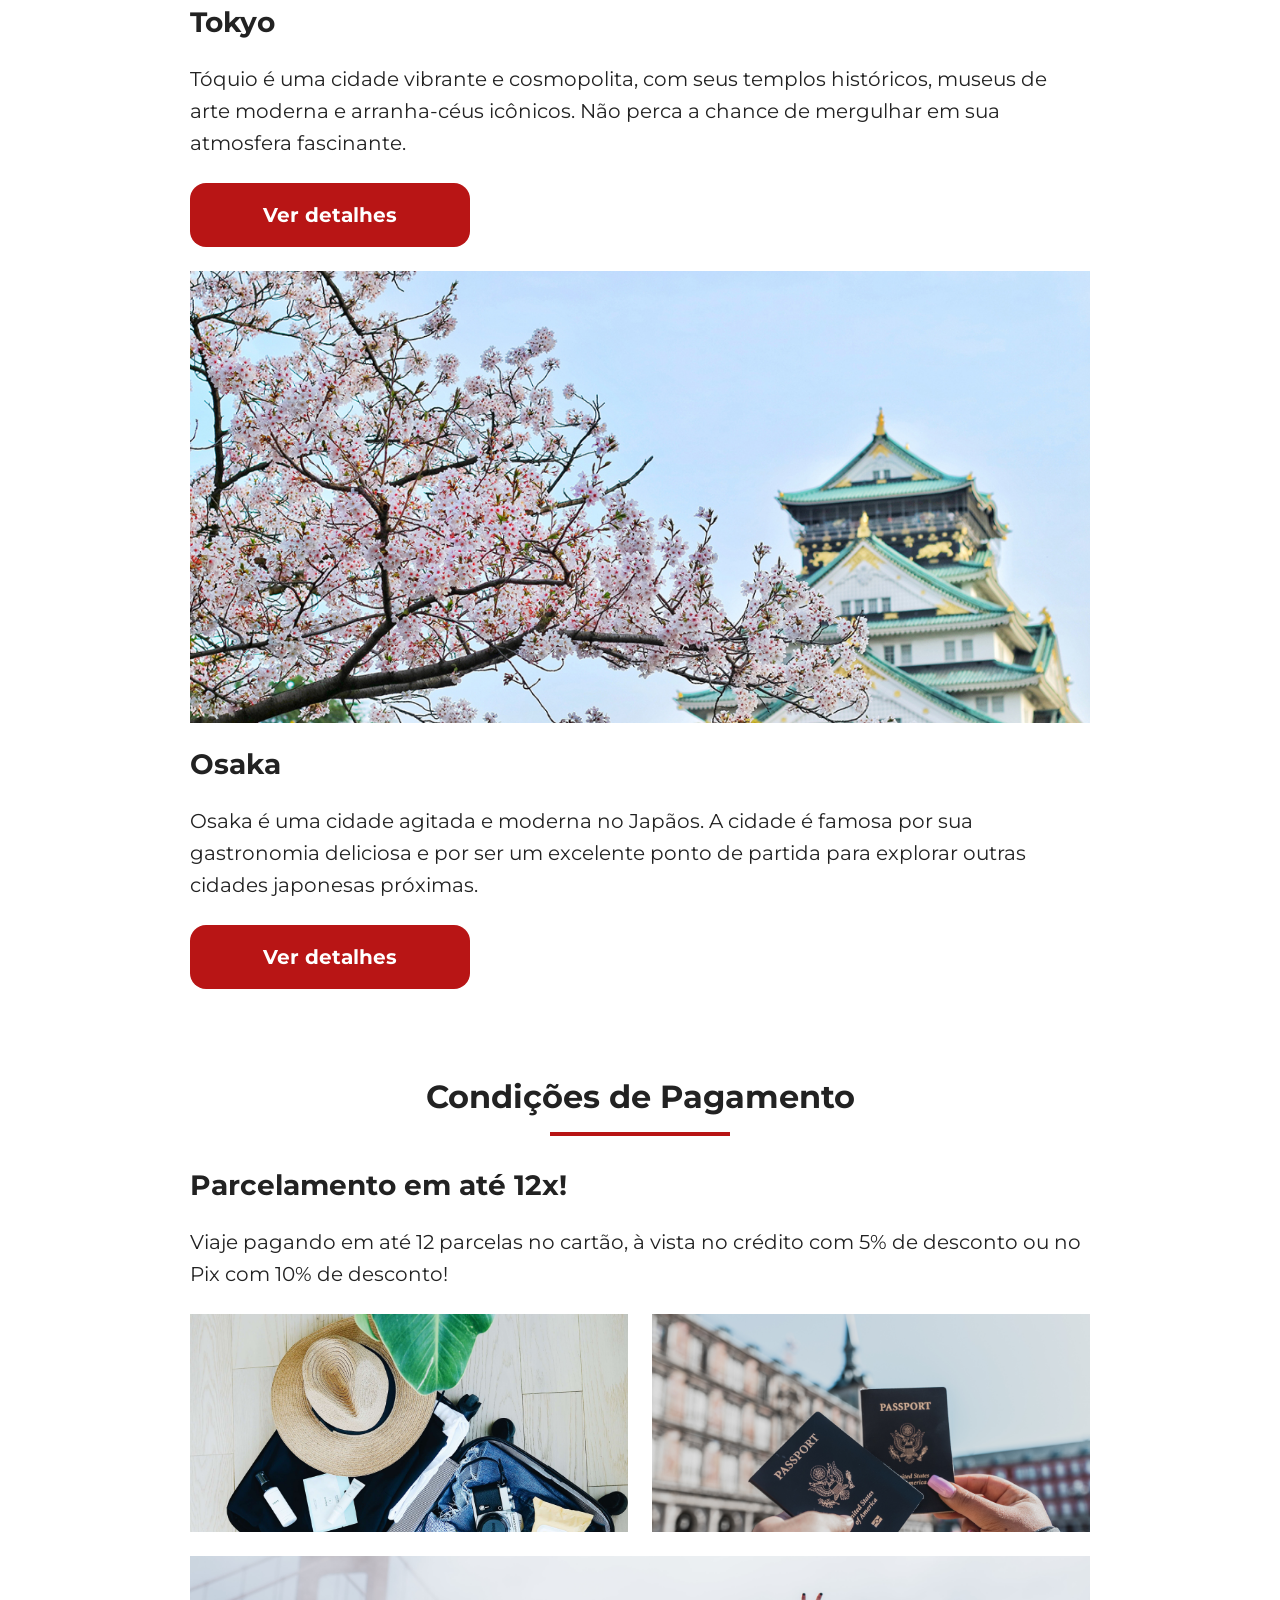
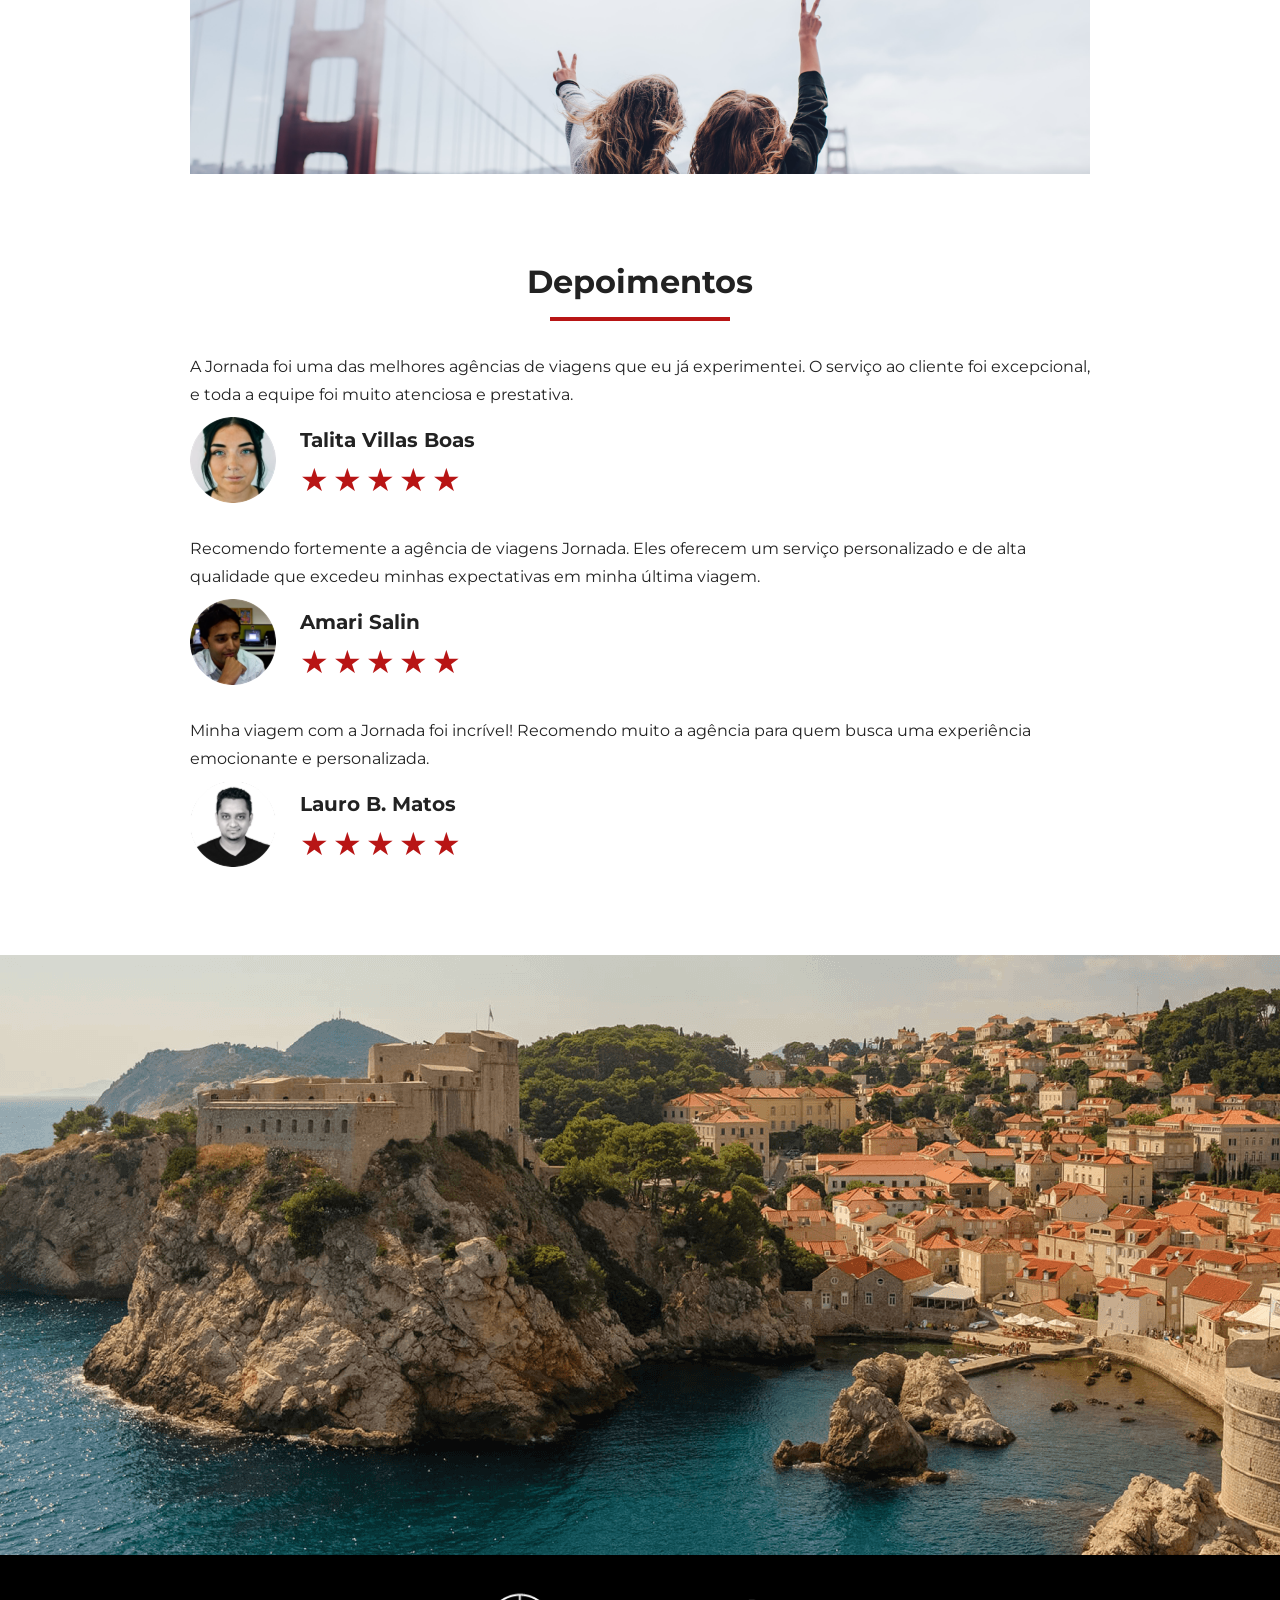
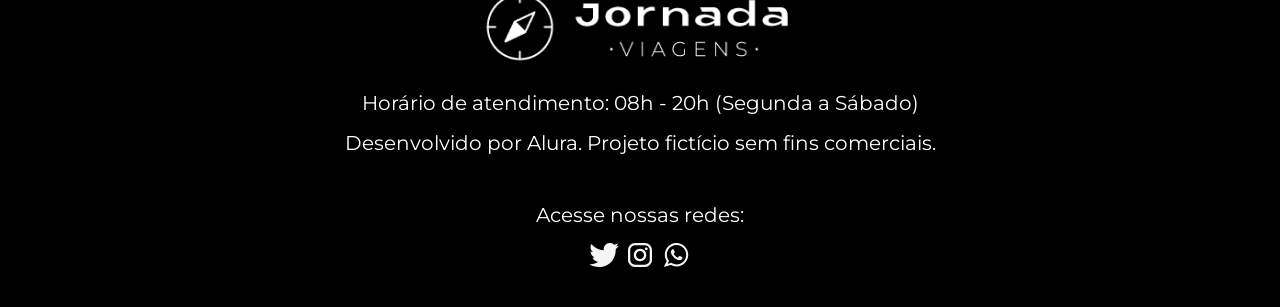
==== commit f19aa032: "Merge pull request #14 from giovannaizac/feat/footer Adiciona footer e melhorias de acessibilidade" ====
--- a/index.html
+++ b/index.html
@@ -224,7 +224,7 @@
           <footer>
             <img src="img/avatar-talita.png" alt="Imagem de perfil da cliente Talita Villas Boas">
             <div class="profile-content">
-              <h4>Talita Villas Boas</h4>
+              <h3>Talita Villas Boas</h3>
               <div class="rating">
                 <span class="star">★</span>
                 <span class="star">★</span>
@@ -242,7 +242,7 @@
           <footer>
             <img src="img/avatar-amari.png" alt="Imagem de perfil da cliente Amari Salin">
             <div class="profile-content">
-              <h4>Amari Salin</h4>
+              <h3>Amari Salin</h3>
               <div class="rating">
                 <span class="star">★</span>
                 <span class="star">★</span>
@@ -260,7 +260,7 @@
           <footer>
             <img src="img/avatar-lauro.png" alt="Imagem de perfil da cliente Lauro B. Matos">
             <div class="profile-content">
-              <h4>Lauro B. Matos</h4>
+              <h3>Lauro B. Matos</h3>
               <div class="rating">
                 <span class="star">★</span>
                 <span class="star">★</span>
@@ -273,5 +273,39 @@
         </article>
       </div>
     </section>
+    <section class="bottom-hero">
+      <div class="hero-img"></div>
+    </section>
+    <footer class="main-footer">
+      <div class="footer-content">
+        <img src="img/logo-footer.png" alt="logo completo Jornada Viagens" />
+        <p>Horário de atendimento: 08h - 20h (Segunda a Sábado)</p>
+        <p>Desenvolvido por Alura. Projeto fictício sem fins comerciais.</p>
+      </div>
+      <div class="footer-social">
+        <p>Acesse nossas redes:</p>
+
+        <a href="#" target="_blank" title="Acesse o Twitter do Jornada Viagens"
+          ><img
+            src="img/icone-twitter.svg"
+            alt="icone do Twitter na cor branca"
+        /></a>
+
+        <a
+          href="#"
+          target="_blank"
+          title="Acesse o Instagram do Jornada Viagens"
+          ><img
+            src="img/icone-instagram.svg"
+            alt="icone do Instagram na cor branca"
+        /></a>
+
+        <a href="#" target="_blank" title="Entre em contato através do Whatsapp"
+          ><img
+            src="img/icone-whatsapp.svg"
+            alt="icone do Whatsapp na cor branca"
+        /></a>
+      </div>
+    </footer>
   </body>
 </html>
--- a/css/style.css
+++ b/css/style.css
@@ -6,3 +6,4 @@
 @import url(destinations.css);
 @import url(payments.css);
 @import url(testimonial.css);
+@import url(footer.css);
